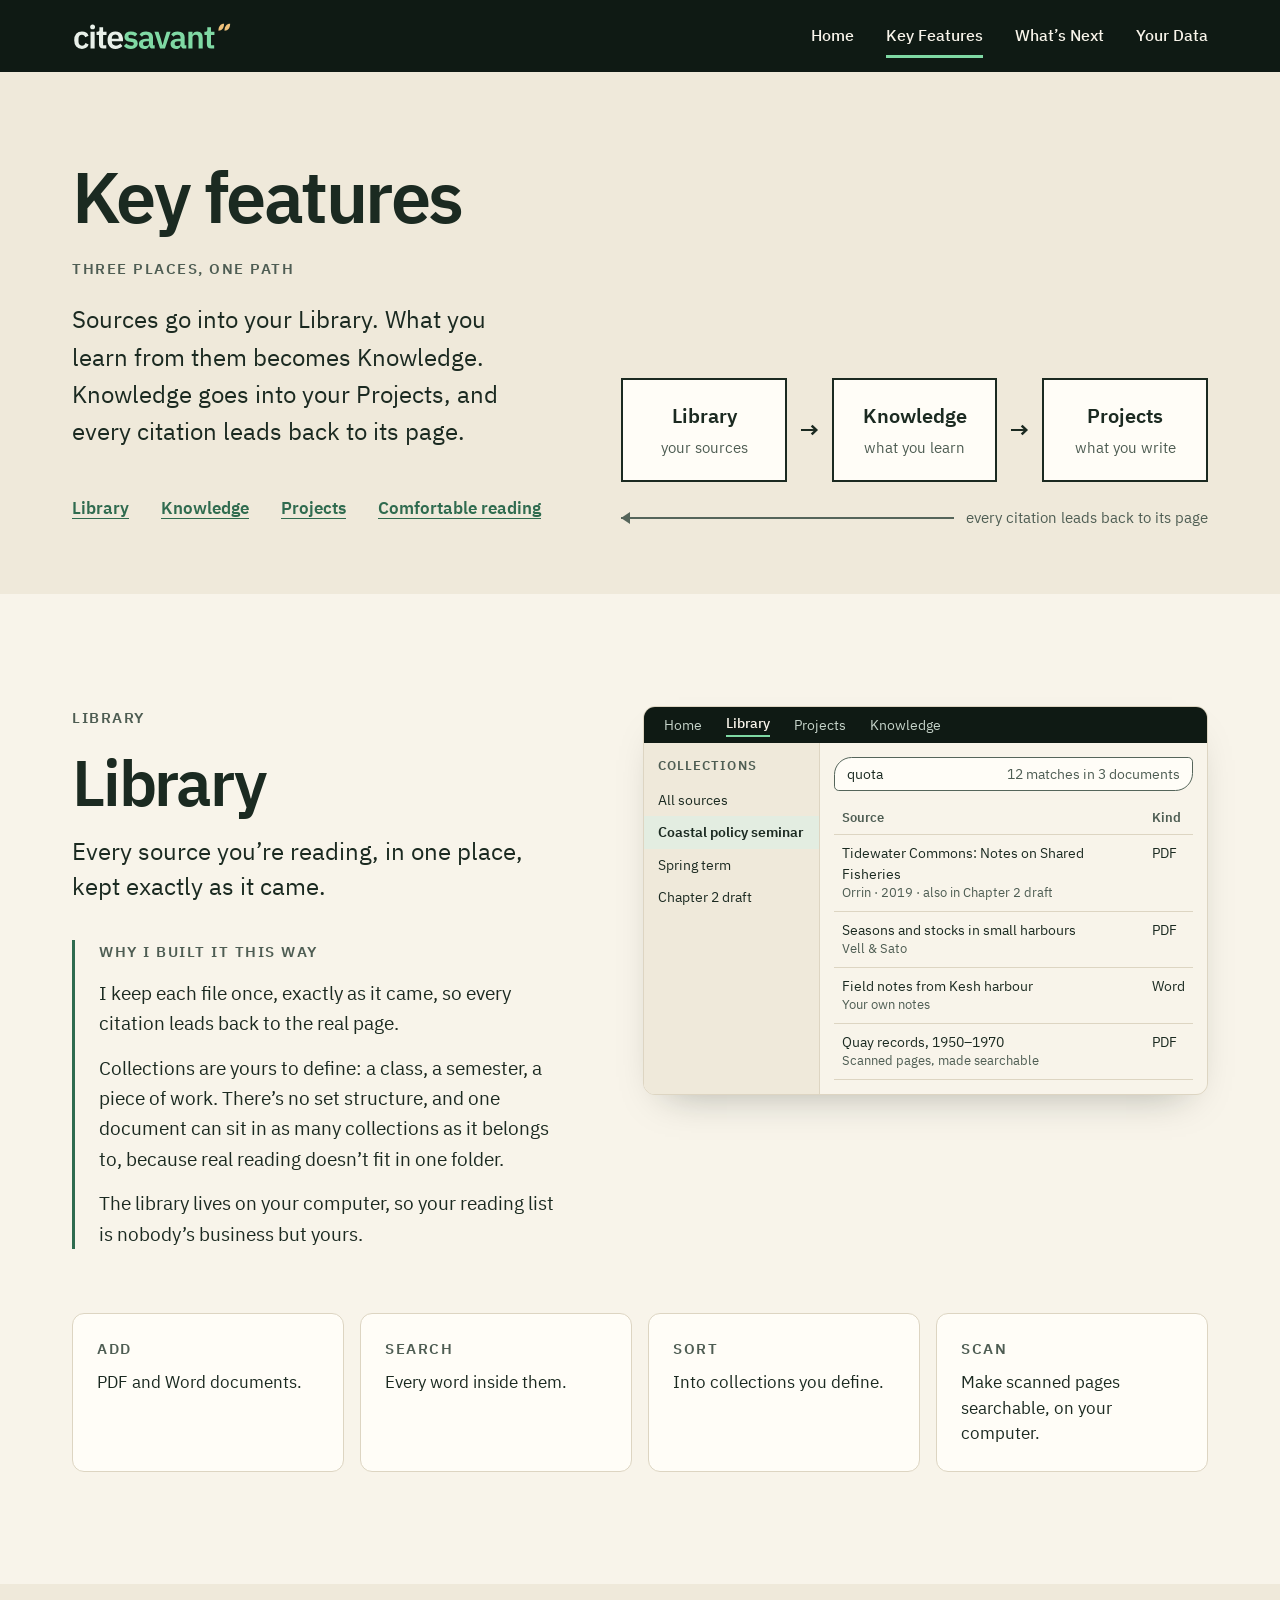
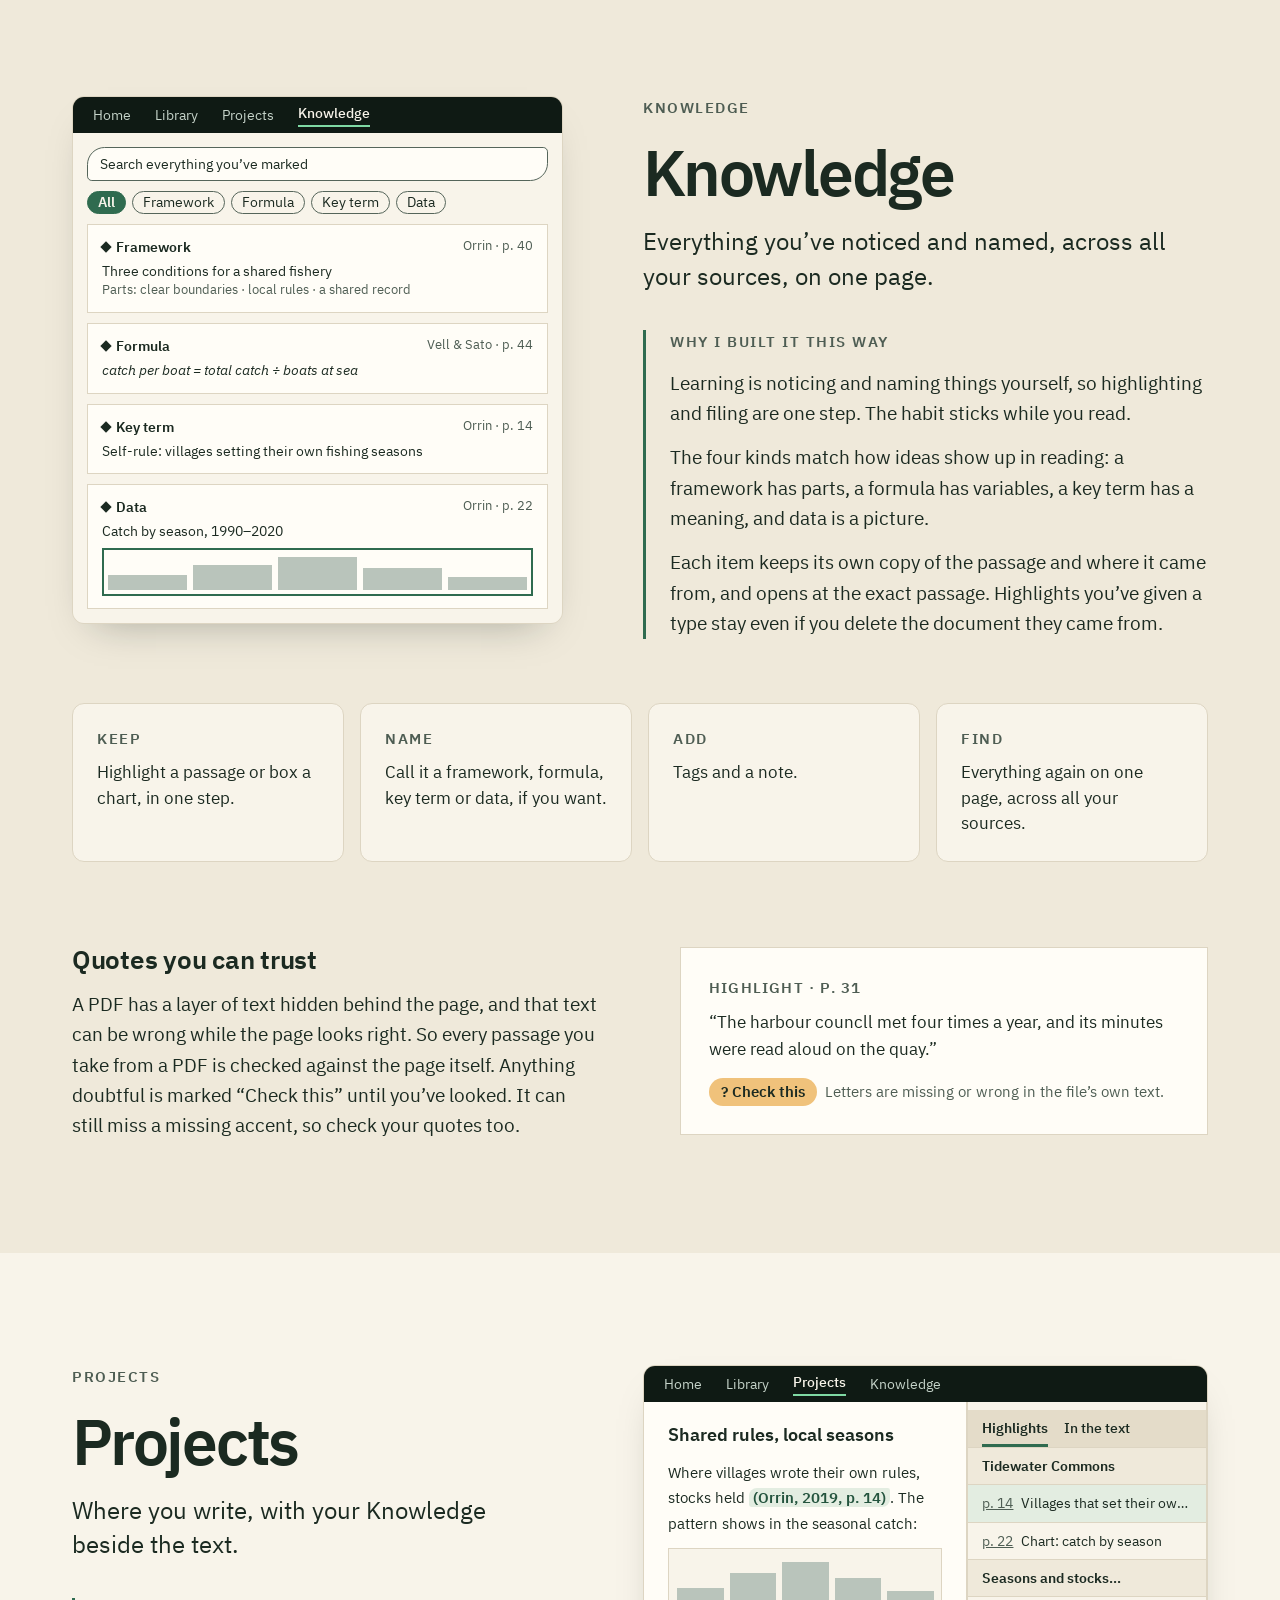
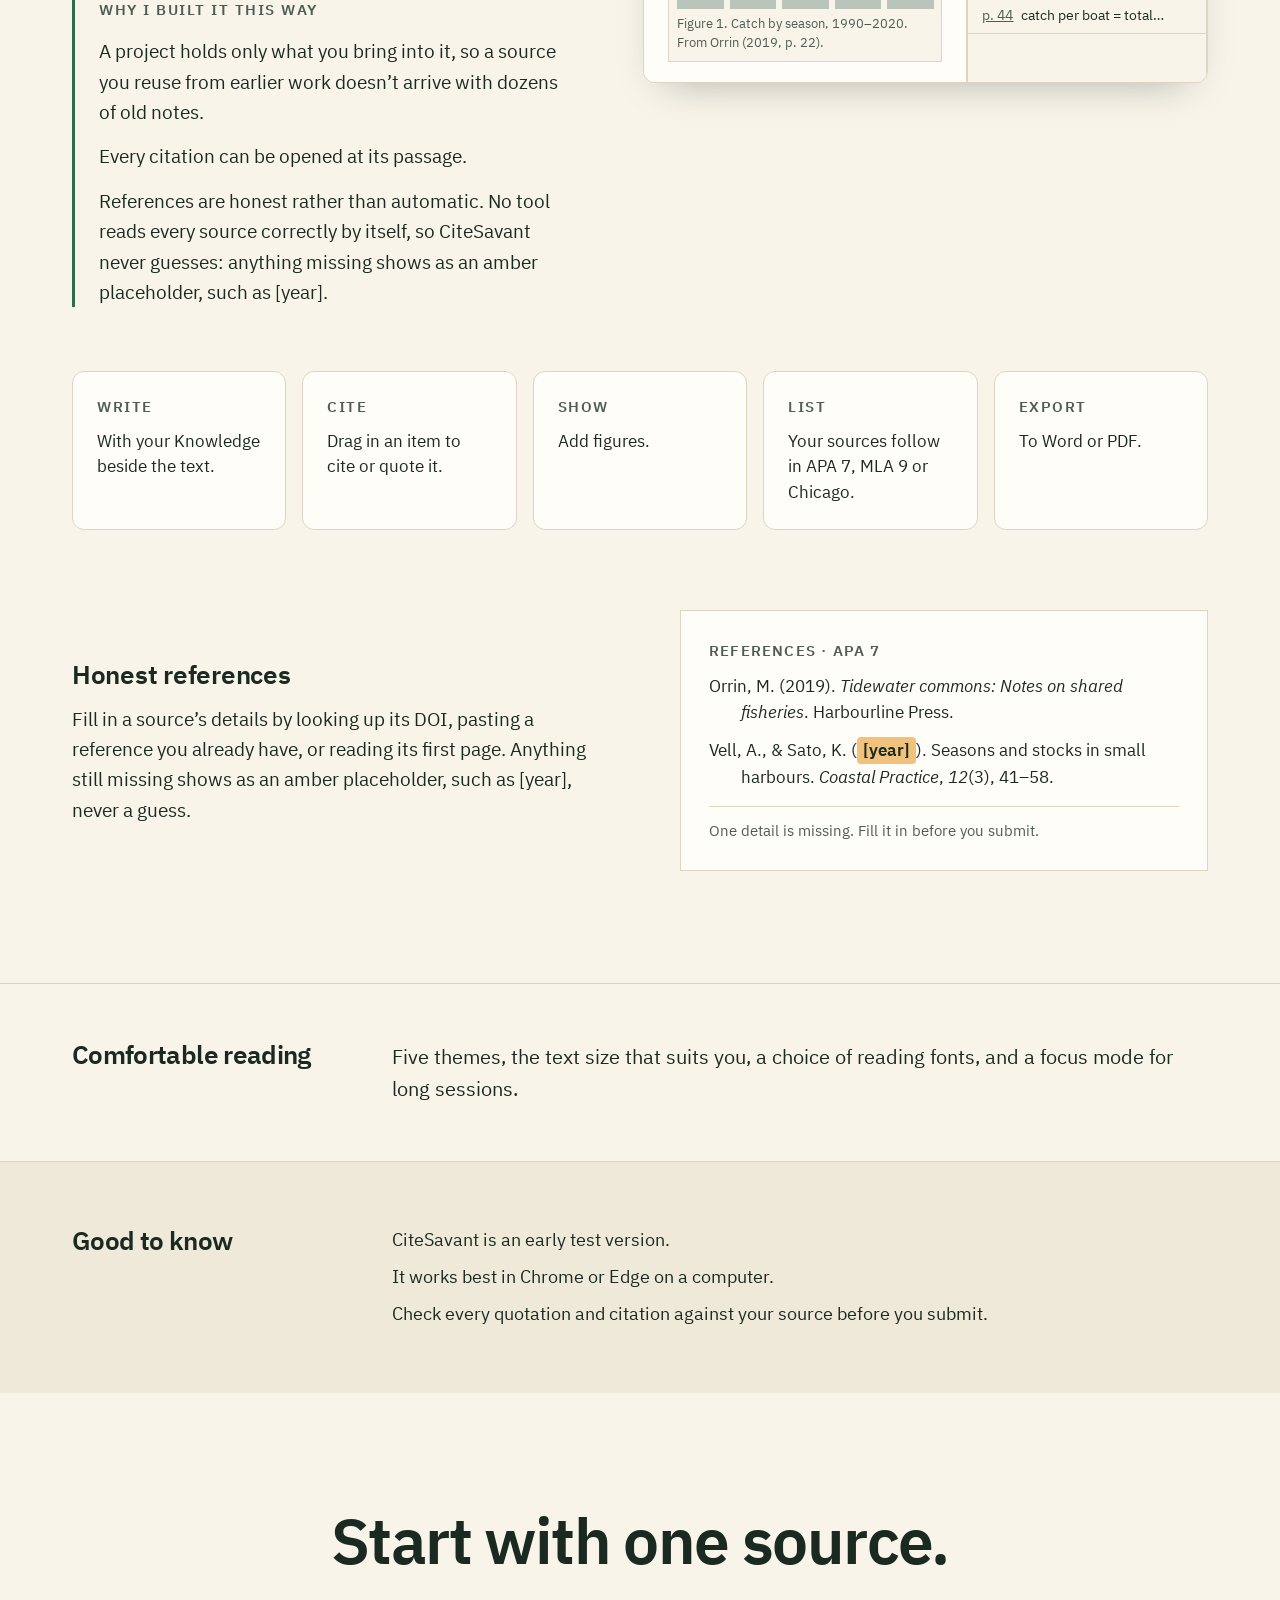
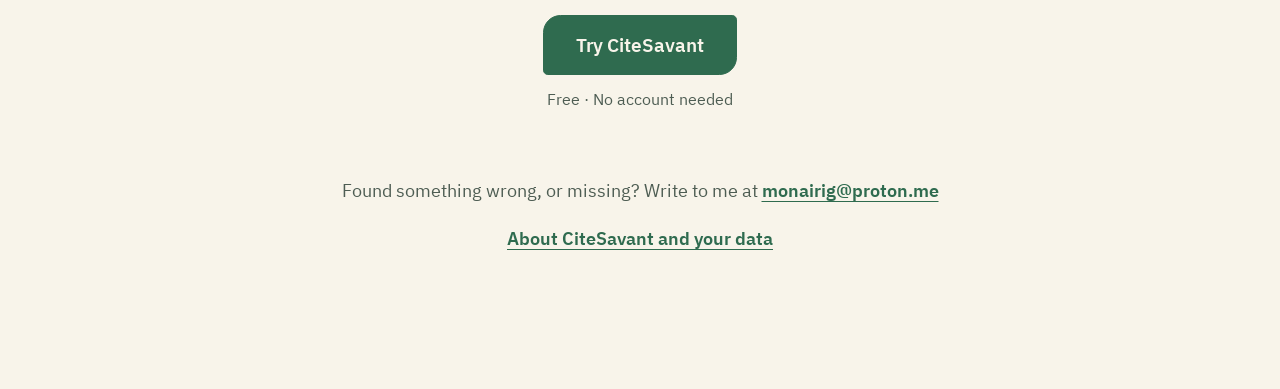
==== public/features.html @ 8fdb47af "Homepage: the approved v3 design, ready for Vercel - The four pages, stylesheet and logo from the ap" ====
<!DOCTYPE html>
<html lang="en">
<head>
<meta charset="utf-8">
<meta name="viewport" content="width=device-width, initial-scale=1">
<title>Key features · CiteSavant</title>
<link rel="stylesheet" href="site.css">
</head>
<body>

<header class="top">
  <div class="wrap">
    <a class="logo" href="index.html" aria-label="CiteSavant home"><img src="citesavant-wordmark-dark.svg" alt="CiteSavant"></a>
    <nav aria-label="Main">
      <a href="index.html">Home</a>
      <a href="features.html" aria-current="page">Key Features</a>
      <a href="whats-next.html">What’s Next</a>
      <a href="your-data.html">Your Data</a>
    </nav>
  </div>
</header>

<main id="top">
<section class="band alt pagehead fitpage" aria-labelledby="h-fit">
  <div class="wrap fit">
    <div>
      <h1 class="pagehead-h1" id="h-fit">Key features</h1>
      <p class="eyebrow after-title">Three places, one path</p>
      <p class="lede">Sources go into your Library. What you learn from them becomes Knowledge. Knowledge goes into your Projects, and every citation leads back to its page.</p>
      <nav class="jump" aria-label="On this page"><a href="#library">Library</a><a href="#knowledge">Knowledge</a><a href="#projects">Projects</a><a href="#reading">Comfortable reading</a></nav>
    </div>
    <div class="flow" role="img" aria-label="Diagram: Library, then Knowledge, then Projects. A line runs back from Projects to Library: every citation leads back to its page.">
      <div class="node" aria-hidden="true"><b>Library</b><span>your sources</span></div>
      <div class="arr" aria-hidden="true">→</div>
      <div class="node" aria-hidden="true"><b>Knowledge</b><span>what you learn</span></div>
      <div class="arr" aria-hidden="true">→</div>
      <div class="node" aria-hidden="true"><b>Projects</b><span>what you write</span></div>
      <div class="back" aria-hidden="true"><div class="ln"></div><span>every citation leads back to its page</span></div>
    </div>
  </div>
</section>

<section class="band" id="library" aria-labelledby="h-lib">
  <div class="wrap">
    <div class="part-head">
      <div>
        <p class="eyebrow">Library</p>
        <h2 class="bigname" id="h-lib">Library</h2>
        <p class="what">Every source you’re reading, in one place, kept exactly as it came.</p>
        <div class="why">
          <p class="k">Why I built it this way</p>
          <p>I keep each file once, exactly as it came, so every citation leads back to the real page.</p>
          <p>Collections are yours to define: a class, a semester, a piece of work. There’s no set structure, and one document can sit in as many collections as it belongs to, because real reading doesn’t fit in one folder.</p>
          <p>The library lives on your computer, so your reading list is nobody’s business but yours.</p>
        </div>
      </div>
      <div class="pic" role="img" aria-label="A drawing of the Library: collections on the left, a search for the word quota with 12 matches in 3 documents, and a list of four documents, one a scanned page made searchable.">
        <div class="shot-bar" aria-hidden="true"><span>Home</span><b>Library</b><span>Projects</span><span>Knowledge</span></div>
        <div class="lib" aria-hidden="true">
          <div class="cols">
            <div class="h">Collections</div>
            <div class="c">All sources</div>
            <div class="c on">Coastal policy seminar</div>
            <div class="c">Spring term</div>
            <div class="c">Chapter 2 draft</div>
          </div>
          <div class="main">
            <div class="fieldbox">quota<span>12 matches in 3 documents</span></div>
            <table>
              <tr><th>Source</th><th>Kind</th></tr>
              <tr><td>Tidewater Commons: Notes on Shared Fisheries<span class="s">Orrin · 2019 · also in Chapter 2 draft</span></td><td>PDF</td></tr>
              <tr><td>Seasons and stocks in small harbours<span class="s">Vell &amp; Sato</span></td><td>PDF</td></tr>
              <tr><td>Field notes from Kesh harbour<span class="s">Your own notes</span></td><td>Word</td></tr>
              <tr><td>Quay records, 1950–1970<span class="s">Scanned pages, made searchable</span></td><td>PDF</td></tr>
            </table>
          </div>
        </div>
      </div>
    </div>
    <ul class="tiles" aria-label="What you can do in the Library">
      <li><span class="k">Add</span>PDF and Word documents.</li>
      <li><span class="k">Search</span>Every word inside them.</li>
      <li><span class="k">Sort</span>Into collections you define.</li>
      <li><span class="k">Scan</span>Make scanned pages searchable, on your computer.</li>
    </ul>
  </div>
</section>

<section class="band alt" id="knowledge" aria-labelledby="h-know">
  <div class="wrap">
    <div class="part-head flip">
      <div>
        <p class="eyebrow">Knowledge</p>
        <h2 class="bigname" id="h-know">Knowledge</h2>
        <p class="what">Everything you’ve noticed and named, across all your sources, on one page.</p>
        <div class="why">
          <p class="k">Why I built it this way</p>
          <p>Learning is noticing and naming things yourself, so highlighting and filing are one step. The habit sticks while you read.</p>
          <p>The four kinds match how ideas show up in reading: a framework has parts, a formula has variables, a key term has a meaning, and data is a picture.</p>
          <p>Each item keeps its own copy of the passage and where it came from, and opens at the exact passage. Highlights you’ve given a type stay even if you delete the document they came from.</p>
        </div>
      </div>
      <div class="pic" role="img" aria-label="A drawing of the Knowledge page: a row of kinds to filter by, and four items from different sources, one of each kind: a framework with three parts, a formula, a key term and a chart kept as data.">
        <div class="shot-bar" aria-hidden="true"><span>Home</span><span>Library</span><span>Projects</span><b>Knowledge</b></div>
        <div class="know" aria-hidden="true">
          <div class="fieldbox">Search everything you’ve marked<span></span></div>
          <div class="chips"><span class="on">All</span><span>Framework</span><span>Formula</span><span>Key term</span><span>Data</span></div>
          <div class="item"><div class="top2"><span class="kind">Framework</span><span class="from">Orrin · p. 40</span></div>Three conditions for a shared fishery<div class="from">Parts: clear boundaries · local rules · a shared record</div></div>
          <div class="item"><div class="top2"><span class="kind">Formula</span><span class="from">Vell &amp; Sato · p. 44</span></div><span class="fx">catch per boat = total catch ÷ boats at sea</span></div>
          <div class="item"><div class="top2"><span class="kind">Key term</span><span class="from">Orrin · p. 14</span></div>Self-rule: villages setting their own fishing seasons</div>
          <div class="item"><div class="top2"><span class="kind">Data</span><span class="from">Orrin · p. 22</span></div>Catch by season, 1990–2020<div class="chart"><i class="h40"></i><i class="h70"></i><i class="h90"></i><i class="h60"></i><i class="h35"></i></div></div>
        </div>
      </div>
    </div>
    <ul class="tiles" aria-label="What you can do in Knowledge">
      <li><span class="k">Keep</span>Highlight a passage or box a chart, in one step.</li>
      <li><span class="k">Name</span>Call it a framework, formula, key term or data, if you want.</li>
      <li><span class="k">Add</span>Tags and a note.</li>
      <li><span class="k">Find</span>Everything again on one page, across all your sources.</li>
    </ul>
    <div class="extra">
      <div><h3>Quotes you can trust</h3><p>A PDF has a layer of text hidden behind the page, and that text can be wrong while the page looks right. So every passage you take from a PDF is checked against the page itself. Anything doubtful is marked “Check this” until you’ve looked. It can still miss a missing accent, so check your quotes too.</p></div>
      <div class="card" role="img" aria-label="Example: a highlight whose hidden text reads 'harbour councll', marked Check this.">
        <div class="lbl" aria-hidden="true">Highlight · p. 31</div>
        <p aria-hidden="true">“The harbour councll met four times a year, and its minutes were read aloud on the quay.”</p>
        <div class="why2" aria-hidden="true"><span class="check">? Check this</span><span>Letters are missing or wrong in the file’s own text.</span></div>
      </div>
    </div>
  </div>
</section>

<section class="band" id="projects" aria-labelledby="h-proj">
  <div class="wrap">
    <div class="part-head">
      <div>
        <p class="eyebrow">Projects</p>
        <h2 class="bigname" id="h-proj">Projects</h2>
        <p class="what">Where you write, with your Knowledge beside the text.</p>
        <div class="why">
          <p class="k">Why I built it this way</p>
          <p>A project holds only what you bring into it, so a source you reuse from earlier work doesn’t arrive with dozens of old notes.</p>
          <p>Every citation can be opened at its passage.</p>
          <p>References are honest rather than automatic. No tool reads every source correctly by itself, so CiteSavant never guesses: anything missing shows as an amber placeholder, such as [year].</p>
        </div>
      </div>
      <div class="pic" role="img" aria-label="A drawing of a project: text with a citation, a figure titled Catch by season, and beside it the highlights brought into this project.">
        <div class="shot-bar" aria-hidden="true"><span>Home</span><span>Library</span><b>Projects</b><span>Knowledge</span></div>
        <div class="proj" aria-hidden="true">
          <div class="write">
            <h4>Shared rules, local seasons</h4>
            <p>Where villages wrote their own rules, stocks held <span class="cite">(Orrin, 2019, p. 14)</span>. The pattern shows in the seasonal catch:</p>
            <div class="fig"><div class="chart"><i class="h40"></i><i class="h70"></i><i class="h90"></i><i class="h60"></i><i class="h35"></i></div><div class="cap">Figure 1. Catch by season, 1990–2020. From Orrin (2019, p. 22).</div></div>
          </div>
          <div class="side mini">
            <div class="tabs"><span class="on">Highlights</span><span>In the text</span></div>
            <div class="srcrow">Tidewater Commons</div>
            <div class="row on"><span class="pl">p. 14</span><span class="tx">Villages that set their own…</span></div>
            <div class="row"><span class="pl">p. 22</span><span class="tx">Chart: catch by season</span></div>
            <div class="srcrow">Seasons and stocks…</div>
            <div class="row"><span class="pl">p. 44</span><span class="tx">catch per boat = total…</span></div>
          </div>
        </div>
      </div>
    </div>
    <ul class="tiles" aria-label="What you can do in Projects">
      <li><span class="k">Write</span>With your Knowledge beside the text.</li>
      <li><span class="k">Cite</span>Drag in an item to cite or quote it.</li>
      <li><span class="k">Show</span>Add figures.</li>
      <li><span class="k">List</span>Your sources follow in APA 7, MLA 9 or Chicago.</li>
      <li><span class="k">Export</span>To Word or PDF.</li>
    </ul>
    <div class="extra">
      <div><h3>Honest references</h3><p>Fill in a source’s details by looking up its DOI, pasting a reference you already have, or reading its first page. Anything still missing shows as an amber placeholder, such as [year], never a guess.</p></div>
      <div class="card" role="img" aria-label="Example: a list of sources in which one year is missing and shown as an amber placeholder.">
        <div class="lbl" aria-hidden="true">References · APA 7</div>
        <p class="ref" aria-hidden="true">Orrin, M. (2019). <i>Tidewater commons: Notes on shared fisheries</i>. Harbourline Press.</p>
        <p class="ref" aria-hidden="true">Vell, A., &amp; Sato, K. (<span class="slot">[year]</span>). Seasons and stocks in small harbours. <i>Coastal Practice</i>, <i>12</i>(3), 41–58.</p>
        <p class="foot" aria-hidden="true">One detail is missing. Fill it in before you submit.</p>
      </div>
    </div>
  </div>
</section>

<section class="strip" id="reading" aria-labelledby="h-read">
  <div class="wrap">
    <h2 id="h-read">Comfortable reading</h2>
    <p>Five themes, the text size that suits you, a choice of reading fonts, and a focus mode for long sessions.</p>
  </div>
</section>

<!-- Shared ending on every page -->
<section class="notes alt band" aria-labelledby="h-notes">
  <div class="wrap">
    <h2 id="h-notes">Good to know</h2>
    <ul>
      <li>CiteSavant is an early test version.</li>
      <li>It works best in Chrome or Edge on a computer.</li>
      <li>Check every quotation and citation against your source before you submit.</li>
    </ul>
  </div>
</section>

<section class="close" aria-labelledby="h-close">
  <div class="wrap">
    <h2 id="h-close">Start with one source.</h2>
    <a class="btn" href="https://app.citesavant.com">Try CiteSavant</a>
    <p class="under-btn">Free · No account needed</p>
    <div class="more">
      <p>Found something wrong, or missing? Write to me at <a href="mailto:monairig@proton.me">monairig@proton.me</a></p>
      <p><a href="https://app.citesavant.com/#/about">About CiteSavant and your data</a></p>
    </div>
  </div>
</section>
</main>
</body>
</html>
---- public/site.css ----
/* IBM Plex Sans, the same files the app ships (SIL Open Font License 1.1, see fonts/LICENSE.txt) */
@font-face{font-family:'IBM Plex Sans';font-style:normal;font-weight:400;font-display:swap;src:url(fonts/IBMPlexSans-Regular.woff2) format('woff2');}
@font-face{font-family:'IBM Plex Sans';font-style:normal;font-weight:500;font-display:swap;src:url(fonts/IBMPlexSans-Medium.woff2) format('woff2');}
@font-face{font-family:'IBM Plex Sans';font-style:normal;font-weight:600;font-display:swap;src:url(fonts/IBMPlexSans-SemiBold.woff2) format('woff2');}
@font-face{font-family:'IBM Plex Sans';font-style:italic;font-weight:400;font-display:swap;src:url(fonts/IBMPlexSans-Italic.woff2) format('woff2');}

:root{
  --bg:#f8f4ea; --surface:#efe9da; --desk:#e6dfcc; --rule:#ddd5c2; --line:#55655a;
  --text:#1b2a21; --muted:#4e5d53; --primary:#2f6b4f; --primary-deep:#24543e; --on-primary:#f8f4ea;
  --field:#fffdf7; --selected:#e3ede1; --chip:#e4dcc9; --highlight:#fce7a0; --check-bg:#f0c27b; --check-text:#1b2a21;
  --bar:#0f1a14; --bar-text:#f8f4ea;
  --doc-paper:#ffffff; --doc-ink:#000000;
  --leaf:1.1rem .3rem 1.1rem .3rem;
  --target:44px; --wrap:76rem; --measure:42rem;
}
*{box-sizing:border-box}
html{font-size:100%;scroll-behavior:smooth}
@media (prefers-reduced-motion: reduce){html{scroll-behavior:auto}}
body{margin:0;background:var(--bg);color:var(--text);font-family:'IBM Plex Sans','Segoe UI',system-ui,sans-serif;font-size:1.1875rem;line-height:1.6;-webkit-font-smoothing:antialiased}
a{color:var(--primary);font-weight:600;text-decoration:underline;text-underline-offset:4px;text-decoration-thickness:1px}
a:hover{text-decoration-thickness:2px;color:var(--primary-deep)}
:focus-visible{outline:3px solid var(--primary);outline-offset:2px}
h1,h2,h3{font-weight:600;margin:0;color:var(--text)}
p{margin:0}
ul{margin:0}
.wrap{max-width:var(--wrap);margin:0 auto;padding:0 2.5rem}

/* Top bar */
.top{background:var(--bar)}
.top .wrap{display:flex;align-items:center;justify-content:space-between;min-height:4.5rem;gap:1.5rem}
.logo{display:inline-flex;padding:1.125rem 0}               /* clear space = height of the "c" (about 18px at this size) */
.logo img{height:1.75rem;width:auto;min-width:96px;display:block}
.top nav{display:flex;gap:2rem}
.top nav a{color:var(--bar-text);font-weight:500;font-size:1rem;text-decoration:none;min-height:var(--target);display:inline-flex;align-items:center}
.top nav a:hover{text-decoration:underline;color:var(--bar-text)}
.top :focus-visible{outline-color:#7fd9a4}

/* Buttons */
.btn{display:inline-flex;align-items:center;justify-content:center;min-height:56px;padding:.875rem 2rem;border-radius:var(--leaf);background:var(--primary);color:var(--on-primary);font-size:1.1875rem;font-weight:600;text-decoration:none;border:1px solid var(--primary)}
.btn:hover{background:var(--primary-deep);color:var(--on-primary);text-decoration:none}
.under-btn{margin-top:.75rem;font-size:1rem;color:var(--muted)}

/* Bands: colour and space separate sections, not lines */
.band{padding:7rem 0}
.band.alt{background:var(--surface)}
.eyebrow{font-size:.9375rem;font-weight:600;letter-spacing:.1em;text-transform:uppercase;color:var(--muted);margin-bottom:1.25rem}
h2{font-size:3rem;line-height:1.1;letter-spacing:-.025em;margin-bottom:1.5rem}
h3{font-size:1.25rem;line-height:1.35;margin-bottom:.375rem}
.lede{font-size:1.375rem;line-height:1.55;max-width:var(--measure)}
.muted{color:var(--muted)}

/* Opening */
.hero{padding:6.5rem 0 0;text-align:center}
.hero h1{font-size:5rem;line-height:1.02;letter-spacing:-.035em;margin:0 auto 1.75rem}
.hero .sub{font-size:1.5rem;line-height:1.5;color:var(--muted);max-width:40rem;margin:0 auto 2.5rem}
.hero .acts{display:flex;flex-direction:column;align-items:center}
.hero .see{margin-top:1.5rem;font-size:1.0625rem}
.hero .stage{margin-top:4.5rem;position:relative}
.hero .stage::after{content:"";position:absolute;left:0;right:0;bottom:0;height:7rem;background:var(--surface);z-index:0}
.hero .stage .wrap{position:relative;z-index:1}

/* The drawing of the app (fictional content) */
.shot{background:var(--desk);border:1px solid var(--rule);border-radius:.75rem;overflow:hidden;box-shadow:0 24px 60px -24px rgba(15,26,20,.35),0 2px 6px rgba(15,26,20,.12);text-align:left}
.shot-bar{height:2.5rem;background:var(--bar);display:flex;align-items:center;gap:1.5rem;padding:0 1.25rem;color:#c5d3c9;font-size:.875rem}
.shot-bar b{color:var(--bar-text);font-weight:500;border-bottom:2px solid #7fd9a4;padding-bottom:.125rem}
.shot-body{display:grid;grid-template-columns:1.05fr .95fr 1.1fr;font-size:.875rem;line-height:1.5}
.page{background:var(--doc-paper);color:var(--doc-ink);margin:1.25rem 0 1.25rem 1.25rem;padding:1.5rem;box-shadow:0 1px 4px rgba(0,0,0,.18)}
.page .pg{color:#555;font-size:.8125rem;margin-bottom:.5rem}
.page .t{font-weight:600;font-size:1rem;line-height:1.3;margin-bottom:.75rem}
.bars i{display:block;height:.375rem;background:#e4e4e4;margin:.45rem 0}
.page p{margin:.75rem 0}
.hl{background-image:linear-gradient(var(--highlight),var(--highlight));background-repeat:no-repeat;background-size:100% 100%;text-decoration:underline;text-decoration-thickness:2px;text-underline-offset:3px;text-decoration-color:rgba(120,80,0,.9)}
.side{background:var(--bg);border-left:1px solid var(--rule);border-right:1px solid var(--rule)}
.tabs{display:flex;gap:1rem;padding:.5rem .875rem 0;background:var(--chip);border-bottom:1px solid var(--rule)}
.tabs span{padding-bottom:.375rem;font-weight:500}
.tabs .on{font-weight:600;border-bottom:3px solid var(--primary)}
.srcrow{padding:.5rem .875rem;background:var(--surface);border-bottom:1px solid var(--rule);font-weight:600}
.row{display:flex;gap:.5rem;align-items:baseline;padding:.5rem .875rem;border-bottom:1px solid var(--rule)}
.row.on{background:var(--selected)}
.pl{color:var(--muted);text-decoration:underline;flex:none}
.tx{flex:1;min-width:0;overflow:hidden;text-overflow:ellipsis;white-space:nowrap}
.det{background:var(--selected);border-bottom:1px solid var(--rule);padding:.25rem .875rem .875rem;display:grid;gap:.5rem}
.det .k{font-size:.8125rem;font-weight:600;color:var(--muted)}
.kind{display:inline-flex;align-items:center;gap:.375rem;font-weight:600;color:var(--text)}
.kind::before{content:"";width:.5rem;height:.5rem;background:var(--text);transform:rotate(45deg)}
.tag{display:inline-block;flex:none;padding:0 .375rem;border:1px solid var(--line);border-radius:.25rem;background:var(--chip);color:var(--muted);font-size:.8125rem;line-height:1.5}
.tagrow{display:flex;gap:.375rem;flex-wrap:wrap;align-items:center}
.check{display:inline-flex;align-items:center;gap:.25rem;flex:none;padding:0 .5rem;border-radius:999px;background:var(--check-bg);color:var(--check-text);font-weight:600;font-size:.8125rem;line-height:1.6}
.write{background:var(--field);padding:1.25rem 1.5rem;display:flex;flex-direction:column;gap:.75rem}
.write .pt{font-size:.8125rem;font-weight:600;letter-spacing:.08em;text-transform:uppercase;color:var(--muted)}
.write h4{margin:0;font-size:1.125rem;font-weight:600}
.write p{font-size:.9375rem;line-height:1.7}
.cite{display:inline;color:var(--primary-deep);font-weight:600;background:var(--selected);border-radius:.5rem .15rem .5rem .15rem;padding:0 .25rem;white-space:nowrap}
.write .refs{margin-top:auto;border-top:1px solid var(--rule);padding-top:.75rem;font-size:.8125rem;color:var(--muted)}
.write .refs b{display:block;font-weight:600;color:var(--text);margin-bottom:.25rem}

/* Opening animation: the passage is highlighted, then the citation lands in the project. CSS only; plays once. */
@media (prefers-reduced-motion: no-preference){
  .hl{animation:sweep 1s cubic-bezier(.4,0,.2,1) .6s both}
  .grow{animation:rise .5s ease-out 1.7s both}
  .cite{animation:land .6s cubic-bezier(.3,1.4,.6,1) 2.4s both}
  .refs .new{animation:rise .5s ease-out 2.9s both}
}
@keyframes sweep{from{background-size:0% 100%;text-decoration-color:transparent}to{background-size:100% 100%}}
@keyframes rise{from{opacity:0;transform:translateY(6px)}to{opacity:1;transform:none}}
@keyframes land{from{opacity:0;transform:translateY(-10px) scale(.9)}to{opacity:1;transform:none}}

/* Facts strip */
.facts{background:var(--surface);padding:4.5rem 0 1rem}
.facts ul{list-style:none;padding:0;display:grid;grid-template-columns:repeat(4,1fr);gap:2rem}
.facts b{display:block;font-size:3.5rem;font-weight:600;line-height:1;letter-spacing:-.03em;margin-bottom:.5rem}
.facts span{color:var(--muted);font-size:1.0625rem}

/* Story as a pull-quote */
.story .wrap{max-width:58rem}
.story blockquote{margin:0}
.story .big{font-size:2.25rem;line-height:1.3;letter-spacing:-.015em;font-weight:500}
.story .big em{font-style:italic}
.story .rest{margin-top:2rem;font-size:1.3125rem;max-width:var(--measure);color:var(--text)}
.story .sign{margin-top:2rem;color:var(--muted)}
.story .sign::before{content:"";display:inline-block;width:2.5rem;height:2px;background:var(--text);vertical-align:middle;margin-right:1rem}

/* How it works */
.steps{display:grid;grid-template-columns:repeat(3,minmax(0,1fr));gap:3rem;margin:3.5rem 0 0;padding:0;list-style:none;counter-reset:s}
.steps li{counter-increment:s}
.steps li::before{content:counter(s);display:block;font-size:5rem;font-weight:600;line-height:1;letter-spacing:-.04em;margin-bottom:1.25rem;color:var(--text)}
.steps p{color:var(--muted)}

/* How it fits together */
.fit{display:grid;grid-template-columns:minmax(0,1fr) minmax(0,1.25fr);gap:5rem;align-items:center}
.flow{display:grid;grid-template-columns:1fr auto 1fr auto 1fr;align-items:center;gap:.75rem;text-align:center}
.flow .node{background:var(--field);border:2px solid var(--text);padding:1.25rem .75rem}
.flow .node b{display:block;font-size:1.25rem;font-weight:600}
.flow .node span{display:block;font-size:.9375rem;color:var(--muted);margin-top:.25rem}
.flow .arr{font-size:1.5rem;font-weight:600}
.back{grid-column:1/-1;display:flex;align-items:center;gap:.75rem;margin-top:.75rem;font-size:.9375rem;color:var(--muted)}
.back .ln{flex:1;height:2px;background:var(--line);position:relative}
.back .ln::before{content:"";position:absolute;left:0;top:-5px;border:6px solid transparent;border-right:9px solid var(--line);border-left:0}

/* Part sections: Library, Knowledge, Projects */
.part-head{display:grid;grid-template-columns:minmax(0,1fr) minmax(0,1.15fr);gap:5rem;align-items:start}
.part-head.flip > :first-child{order:2}
.part-head .bigname{font-size:4rem;line-height:1;letter-spacing:-.035em;margin-bottom:1.25rem}
.part-head .what{font-size:1.5rem;line-height:1.45;margin-bottom:2.25rem}
.why{border-left:3px solid var(--primary);padding-left:1.5rem}
.why .k{font-size:.9375rem;font-weight:600;letter-spacing:.1em;text-transform:uppercase;color:var(--muted);margin-bottom:.625rem}
.why p + p{margin-top:.875rem}
.tiles{list-style:none;padding:0;margin:4rem 0 0;display:grid;grid-template-columns:repeat(auto-fit,minmax(13rem,1fr));gap:1rem}
.tiles li{background:var(--field);border:1px solid var(--rule);border-radius:.75rem;padding:1.5rem;font-size:1.0625rem;line-height:1.5}
.tiles .k{display:block;font-size:.9375rem;font-weight:600;letter-spacing:.1em;text-transform:uppercase;color:var(--muted);margin-bottom:.625rem}
.band.alt .tiles li{background:var(--bg)}
.extra{display:grid;grid-template-columns:minmax(0,1fr) minmax(0,1fr);gap:5rem;align-items:center;margin-top:5rem}
.extra h3{font-size:1.625rem;letter-spacing:-.01em;margin-bottom:.75rem}

/* Small app pictures */
.pic{background:var(--desk);border:1px solid var(--rule);border-radius:.75rem;overflow:hidden;box-shadow:0 18px 40px -22px rgba(15,26,20,.35);font-size:.875rem;line-height:1.45}
.pic .shot-bar{height:2.25rem}
.lib{display:grid;grid-template-columns:11rem 1fr;background:var(--bg)}
.lib .cols{background:var(--surface);border-right:1px solid var(--rule);padding:.875rem 0}
.lib .cols .h{font-size:.8125rem;font-weight:600;letter-spacing:.08em;text-transform:uppercase;color:var(--muted);padding:0 .875rem .5rem}
.lib .cols div.c{padding:.375rem .875rem}
.lib .cols div.c.on{background:var(--selected);font-weight:600}
.lib .main{padding:.875rem}
.fieldbox{background:var(--field);border:1px solid var(--line);border-radius:var(--leaf);padding:.375rem .75rem;display:flex;justify-content:space-between;gap:.5rem}
.fieldbox span{color:var(--muted)}
.lib table{width:100%;border-collapse:collapse;margin-top:.75rem}
.lib th{text-align:left;font-size:.8125rem;font-weight:600;color:var(--muted);padding:.375rem .5rem;border-bottom:1px solid var(--rule)}
.lib td{padding:.5rem;border-bottom:1px solid var(--rule);vertical-align:top}
.lib td .s{display:block;font-size:.8125rem;color:var(--muted)}
.know{background:var(--bg);padding:.875rem;display:grid;gap:.625rem}
.chips{display:flex;gap:.375rem;flex-wrap:wrap}
.chips span{border:1px solid var(--line);border-radius:999px;padding:0 .625rem;background:var(--bg)}
.chips span.on{background:var(--primary);border-color:var(--primary);color:var(--on-primary);font-weight:600}
.item{background:var(--field);border:1px solid var(--rule);padding:.75rem .875rem}
.item .top2{display:flex;justify-content:space-between;gap:.5rem;margin-bottom:.25rem}
.item .from{color:var(--muted);font-size:.8125rem}
.item .parts{display:flex;gap:.375rem;flex-wrap:wrap;margin-top:.375rem}
.item .fx{font-style:italic}
.item .chart{display:flex;align-items:flex-end;gap:.375rem;height:3rem;margin-top:.375rem;padding:.25rem;border:2px solid var(--primary)}
.item .chart i{flex:1;background:#b9c4bb}
.proj{display:grid;grid-template-columns:1.35fr 1fr;background:var(--bg)}
.proj .write{border-right:1px solid var(--rule)}
.proj .fig{border:1px solid var(--rule);padding:.5rem;background:var(--bg)}
.proj .fig .chart{display:flex;align-items:flex-end;gap:.375rem;height:3.25rem}
.proj .fig .chart i{flex:1;background:#b9c4bb}
.proj .fig .cap{font-size:.8125rem;color:var(--muted);margin-top:.375rem}
.proj .mini{padding:.5rem 0}
.proj .mini .row{cursor:default}

/* Example cards */
.card{background:var(--field);border:1px solid var(--rule);padding:1.75rem;font-size:1.0625rem;line-height:1.55}
.card .lbl{font-size:.9375rem;font-weight:600;letter-spacing:.08em;text-transform:uppercase;color:var(--muted);margin-bottom:.625rem}
.card .why2{margin-top:1rem;display:flex;flex-wrap:wrap;gap:.5rem;align-items:center;color:var(--muted);font-size:.9375rem}
.card .check{font-size:.9375rem;padding:.125rem .75rem}
.card .ref{padding-left:2rem;text-indent:-2rem}
.card .ref + .ref{margin-top:.75rem}
.slot{display:inline-block;padding:0 .375rem;border-radius:.25rem;background:var(--check-bg);color:var(--check-text);font-weight:600;text-indent:0}
.card .foot{margin-top:1rem;padding-top:.75rem;border-top:1px solid var(--rule);color:var(--muted);font-size:.9375rem}

/* Comfortable reading strip */
.strip{padding:3.5rem 0;background:var(--bg);border-top:1px solid var(--rule);border-bottom:1px solid var(--rule)}
.strip .wrap{display:grid;grid-template-columns:18rem minmax(0,1fr);gap:2rem;align-items:baseline}
.strip h2{font-size:1.625rem;margin:0}
.strip p{font-size:1.25rem}

/* What's next */
.next-intro{font-size:1.3125rem;max-width:var(--measure)}
.next{display:grid;grid-template-columns:repeat(2,minmax(0,1fr));gap:1rem;margin-top:3.5rem}
.next .t{background:var(--bg);border:1px solid var(--rule);border-radius:.75rem;padding:1.75rem}
.next .t p{color:var(--text)}
.next .ai{grid-column:1/-1;display:grid;grid-template-columns:minmax(0,1fr) minmax(0,1.1fr);gap:3rem;padding:2.25rem;background:var(--field);border:2px solid var(--text);border-radius:.75rem}
.next .ai h3{font-size:1.625rem;letter-spacing:-.01em;margin-bottom:.75rem}
.next .ai h4{margin:0 0 .75rem;font-size:1rem;font-weight:600;letter-spacing:.1em;text-transform:uppercase;color:var(--muted)}
.next .ai ul{padding:0;list-style:none;display:grid;gap:.75rem}
.next .ai li{padding-left:1.75rem;position:relative;font-size:1.0625rem;line-height:1.5}
.next .ai li::before{content:"";position:absolute;left:.25rem;top:.55em;width:.5rem;height:.5rem;background:var(--primary)}
.rules-line{margin-top:2.5rem;font-size:1.375rem;font-weight:500;max-width:var(--measure)}

/* Your data stays yours */
.data .state{font-size:4.25rem;line-height:1.02;letter-spacing:-.035em;max-width:16ch;margin-bottom:3.5rem}
.data .cols2{display:grid;grid-template-columns:minmax(0,1fr) minmax(0,1.05fr);gap:5rem;align-items:start}
.data .cols2 p + p{margin-top:1.25rem}
.map{border:1px solid var(--line);background:var(--bg);padding:2rem;font-size:1.0625rem}
.map .box{border:2px solid var(--text);padding:1.5rem;background:var(--field)}
.map .box > .lbl{font-weight:600;font-size:1.25rem;margin-bottom:1rem}
.map .inner{border:1px solid var(--line);padding:1rem 1.25rem;background:var(--bg)}
.map .inner + .inner{margin-top:.75rem}
.map .inner b{font-weight:600}
.map .inner p{color:var(--muted);font-size:1rem;margin-top:.25rem}
.map .out{display:flex;align-items:flex-start;gap:.75rem;margin-top:1.25rem;padding-left:1.5rem}
.map .arrow{flex:none;font-weight:600}
.map .cross{display:inline-block;border:1px solid var(--line);padding:.5rem .875rem;background:var(--field)}
.map .when{margin-top:.375rem;color:var(--muted);font-size:1rem}
.map .none{margin-top:1.25rem;font-weight:600}

/* Good to know */
.notes{padding:4rem 0}
.notes .wrap{display:grid;grid-template-columns:18rem minmax(0,1fr);gap:2rem}
.notes h2{font-size:1.625rem;margin:0}
.notes ul{padding:0;list-style:none;display:grid;gap:.5rem;font-size:1.125rem}

/* Closing */
.close{padding:7rem 0 8rem;text-align:center}
.close h2{font-size:4rem;margin-bottom:2.5rem}
.close .more a{display:inline-flex;align-items:center;min-height:var(--target)}
.close .more{margin-top:3.5rem;display:grid;gap:.25rem;justify-items:center;color:var(--muted);font-size:1.125rem}

/* Narrow */
@media (max-width: 800px){
  .wrap{padding:0 1.25rem}
  .top .wrap{min-height:4rem}
  .logo{padding:1rem 0}
  .logo img{height:1.5rem}
  .band{padding:4.5rem 0}
  h2{font-size:2.25rem}
  .hero{padding:3.5rem 0 0}
  .hero h1{font-size:3.25rem}
  .hero .sub{font-size:1.25rem;margin-bottom:2rem}
  .hero .acts{align-items:stretch}
  .btn{width:100%}
  .under-btn{text-align:center}
  .hero .stage{margin-top:3rem}
  .shot-body{grid-template-columns:1fr}
  .page{margin:1rem 1rem 0}
  .side{border:none;border-top:1px solid var(--rule);border-bottom:1px solid var(--rule);margin-top:1rem}
  .facts{padding:3.5rem 0 .5rem}
  .facts ul{grid-template-columns:repeat(2,1fr);gap:2rem 1.25rem}
  .facts b{font-size:2.75rem}
  .story .big{font-size:1.625rem}
  .story .rest{font-size:1.1875rem}
  .steps{grid-template-columns:1fr;gap:2.5rem;margin-top:2.5rem}
  .steps li::before{font-size:3.5rem;margin-bottom:.75rem}
  .fit{grid-template-columns:1fr;gap:2.5rem}
  .flow{grid-template-columns:1fr;gap:.5rem}
  .flow .arr{transform:rotate(90deg)}
  .part-head,.extra,.data .cols2{grid-template-columns:1fr;gap:2.5rem}
  .part-head.flip > :first-child{order:0}
  .part-head .bigname{font-size:3rem}
  .part-head .what{font-size:1.25rem;margin-bottom:1.75rem}
  .tiles{margin-top:2.5rem;grid-template-columns:1fr}
  .extra{margin-top:3.5rem}
  .lib{grid-template-columns:1fr}
  .lib .cols{border-right:none;border-bottom:1px solid var(--rule);display:flex;flex-wrap:wrap;gap:.25rem;padding:.625rem}
  .lib .cols .h{width:100%;padding:0 .25rem .25rem}
  .lib .cols div.c{padding:.25rem .5rem}
  .proj{grid-template-columns:1fr}
  .proj .write{border-right:none;border-bottom:1px solid var(--rule)}
  .strip .wrap,.notes .wrap{grid-template-columns:1fr;gap:.75rem}
  .next{grid-template-columns:1fr;margin-top:2.5rem}
  .next .ai{grid-template-columns:1fr;gap:1.75rem;padding:1.5rem}
  .data .state{font-size:2.75rem;margin-bottom:2.5rem}
  .map{padding:1.25rem}
  .close{padding:4.5rem 0 5.5rem}
  .close h2{font-size:2.5rem}
}

/* ---- v3: separate pages ---- */
.top nav a[aria-current="page"]{text-decoration:none;box-shadow:inset 0 -3px 0 #7fd9a4}
@media (max-width: 800px){
  .top .wrap{flex-wrap:wrap;gap:0;min-height:0}
  .top nav{width:100%;gap:1.25rem;flex-wrap:wrap;border-top:1px solid rgba(248,244,234,.15)}
  .top nav a{font-size:.9375rem}
}
/* Page header on inner pages */
.pagehead{padding:5.5rem 0 4rem}
.pagehead h1{font-size:4.5rem;line-height:1.02;letter-spacing:-.035em;margin-bottom:1.5rem}
.pagehead .lede{font-size:1.5rem}
.jump{display:flex;flex-wrap:wrap;gap:.5rem 2rem;margin-top:2.25rem;font-size:1.0625rem}
.jump a{min-height:var(--target);display:inline-flex;align-items:center}
/* Key features tiles on Home: each opens in place (no script) */
.kf{display:grid;grid-template-columns:minmax(0,1fr) auto minmax(0,1fr) auto minmax(0,1fr);gap:1rem;align-items:start;margin-top:3.5rem}
.kf .arr{font-size:1.75rem;font-weight:600;padding-top:3.25rem;pointer-events:none}
.kf details{background:var(--field);border:1px solid var(--line);border-radius:1.75rem .5rem 1.75rem .5rem}
.kf details[open]{border:2px solid var(--primary);background:var(--selected)}
.kf summary{list-style:none;cursor:pointer;padding:2rem 2rem 1.75rem;border-radius:inherit;min-height:var(--target)}
.kf summary::-webkit-details-marker{display:none}
.kf summary:hover .nm{text-decoration:underline;text-decoration-thickness:2px;text-underline-offset:6px}
.kf .nm{display:block;font-size:2.25rem;font-weight:600;letter-spacing:-.025em;line-height:1.1;margin-bottom:.75rem}
.kf .one{display:block;font-size:1.125rem;line-height:1.5;color:var(--text)}
.kf .tog{display:inline-flex;align-items:center;gap:.5rem;margin-top:1.25rem;font-size:1rem;font-weight:600;color:var(--primary-deep)}
.kf .tog::before{content:"+";display:inline-grid;place-items:center;width:1.5rem;height:1.5rem;border:1.5px solid currentColor;border-radius:.6rem .15rem .6rem .15rem;font-size:1.125rem;line-height:1}
.kf details[open] .tog::before{content:"–"}
.kf .tog .c{display:none}
.kf details[open] .tog .o{display:none}
.kf details[open] .tog .c{display:inline}
.kf .ov{padding:0 2rem 2rem;font-size:1.0625rem;line-height:1.6}
.kf .ov p + p{margin-top:.75rem}
.btn2{display:inline-flex;align-items:center;justify-content:center;min-height:var(--target);margin-top:1.5rem;padding:.625rem 1.5rem;border-radius:var(--leaf);background:var(--bg);color:var(--primary-deep);border:1.5px solid var(--primary);font-weight:600;font-size:1.0625rem;text-decoration:none}
.btn2:hover{background:var(--primary);color:var(--on-primary);text-decoration:none}
.kf-all{margin-top:2.5rem;font-size:1.125rem}
.kf-all a{min-height:var(--target);display:inline-flex;align-items:center}
@media (max-width: 800px){
  .pagehead{padding:3.5rem 0 2.5rem}
  .pagehead h1{font-size:3rem}
  .pagehead .lede{font-size:1.25rem}
  .kf{grid-template-columns:1fr;gap:.5rem;margin-top:2.5rem}
  .kf .arr{padding:0;text-align:center;line-height:1}
  .kf .arr span{display:inline-block;transform:rotate(90deg)}
  .kf summary{padding:1.5rem 1.5rem 1.25rem}
  .kf .nm{font-size:1.875rem}
  .kf .ov{padding:0 1.5rem 1.5rem}
  .btn2{width:100%}
}

.pagehead-h1{font-size:4.5rem;line-height:1.02;letter-spacing:-.035em;margin-bottom:1.25rem}
.fitpage .fit{align-items:end}
.data h1.state{font-size:4.5rem;line-height:1.02;letter-spacing:-.035em;max-width:16ch;margin-bottom:3.5rem}
@media (max-width: 800px){ .pagehead-h1,.data h1.state{font-size:3rem} }

/* Sizes for the drawings, as classes (the security policy allows no inline styles) */
.bars i.w55{width:55%}
.bars i.w70{width:70%}
.bars i.w80{width:80%}
.chart i.h35{height:35%}
.chart i.h40{height:40%}
.chart i.h60{height:60%}
.chart i.h70{height:70%}
.chart i.h90{height:90%}
.eyebrow.after-title{margin-top:.5rem}
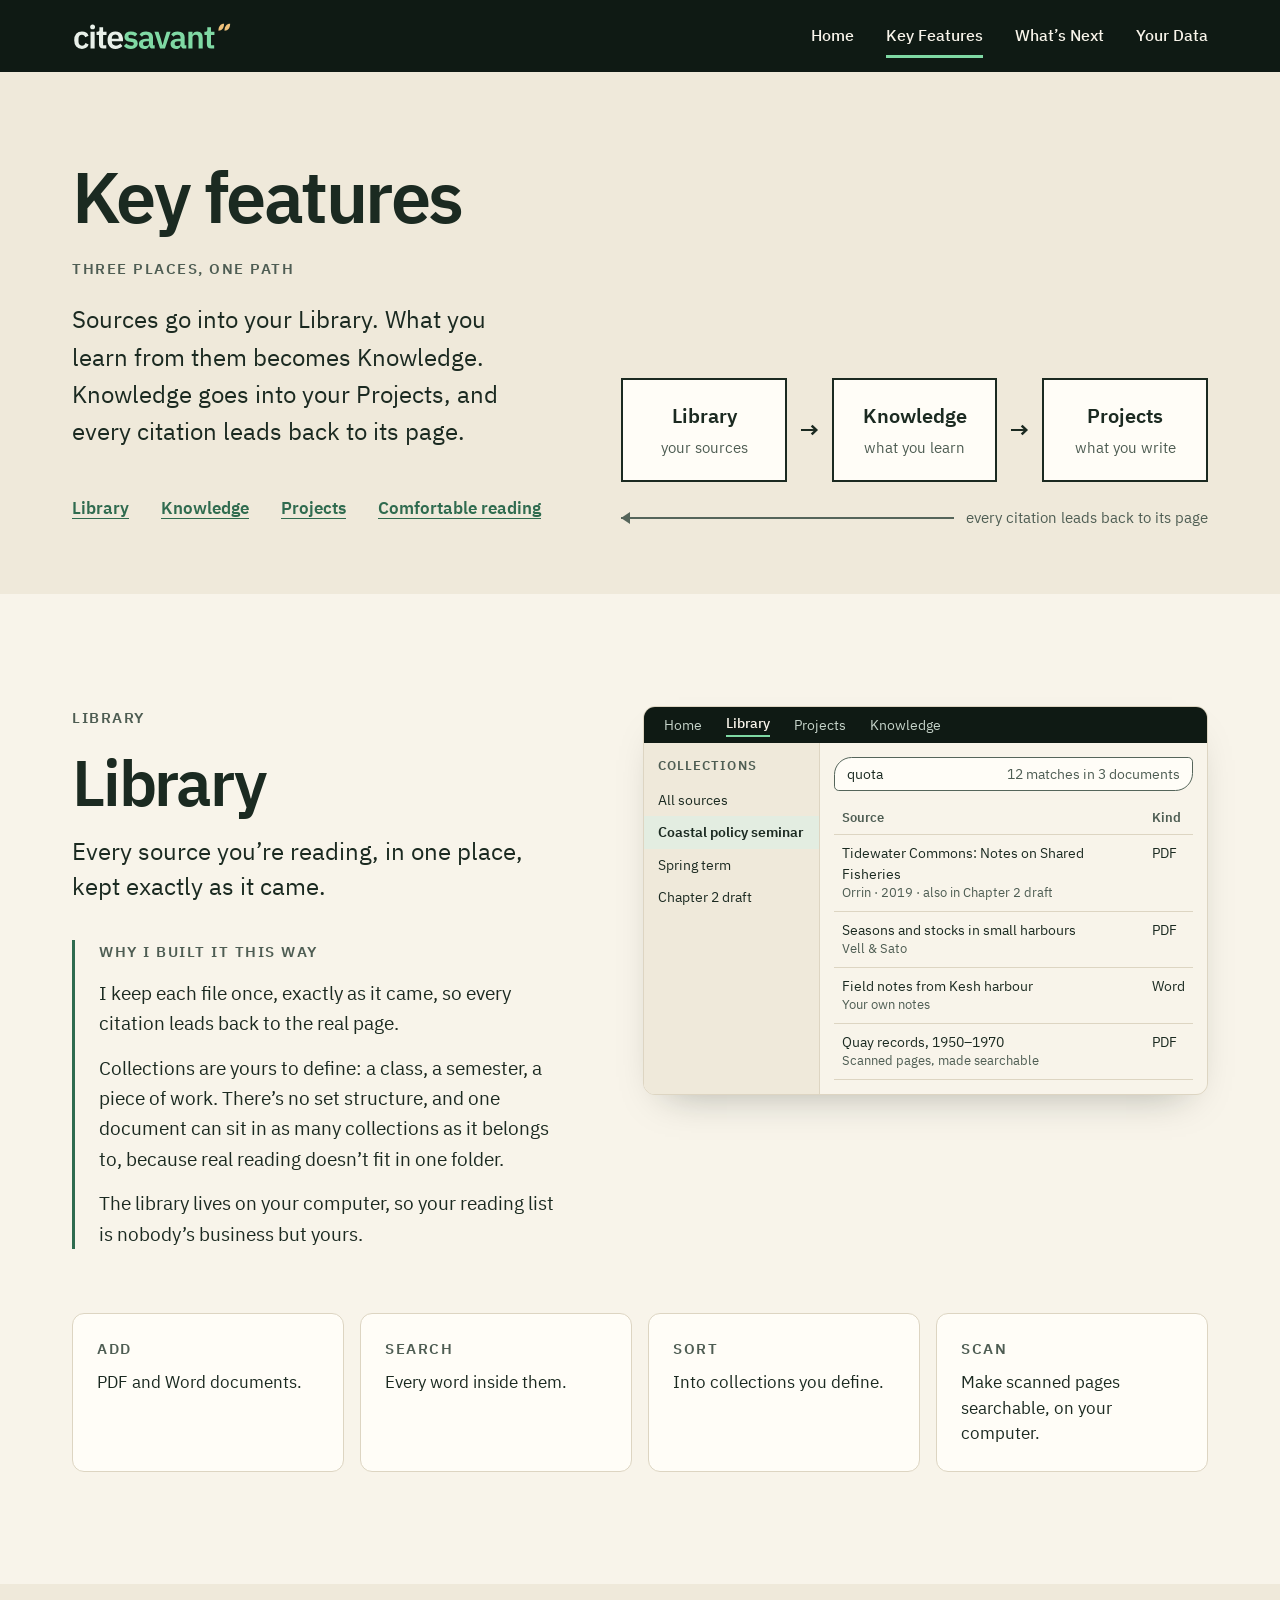
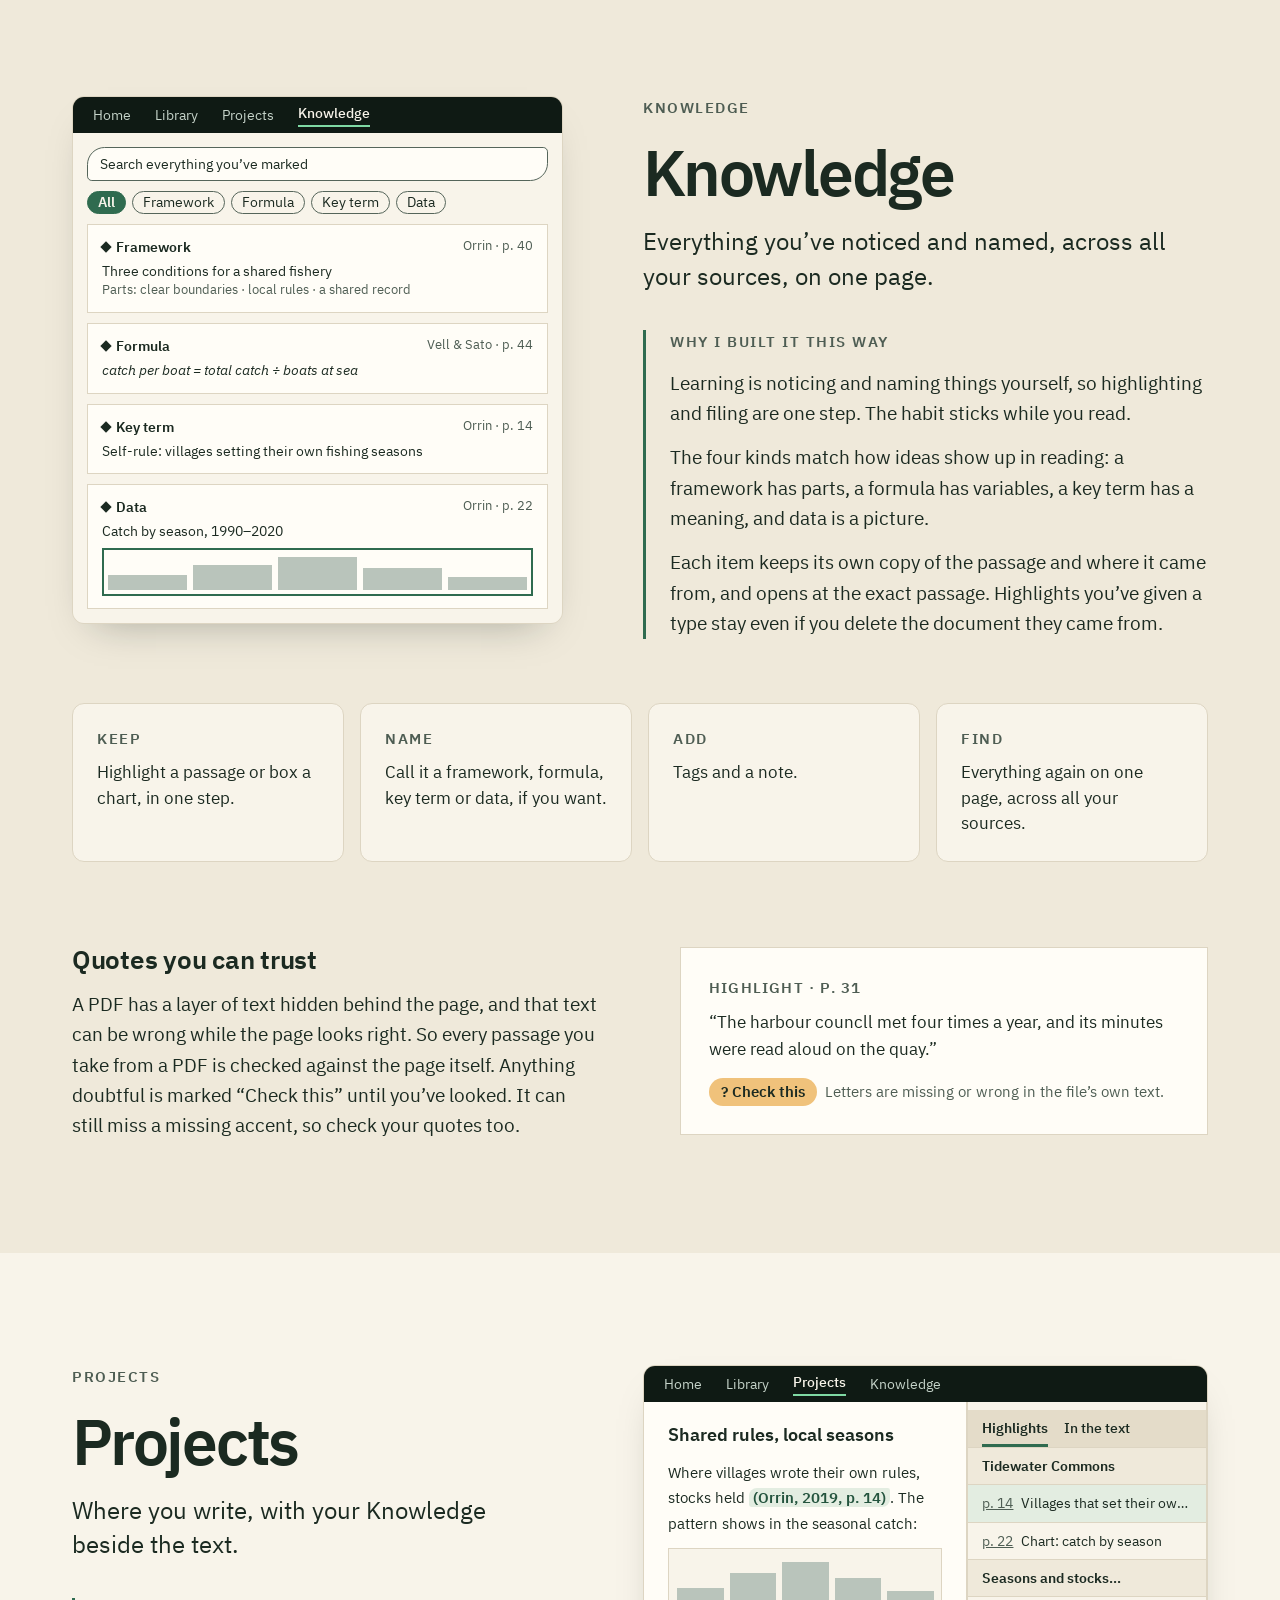
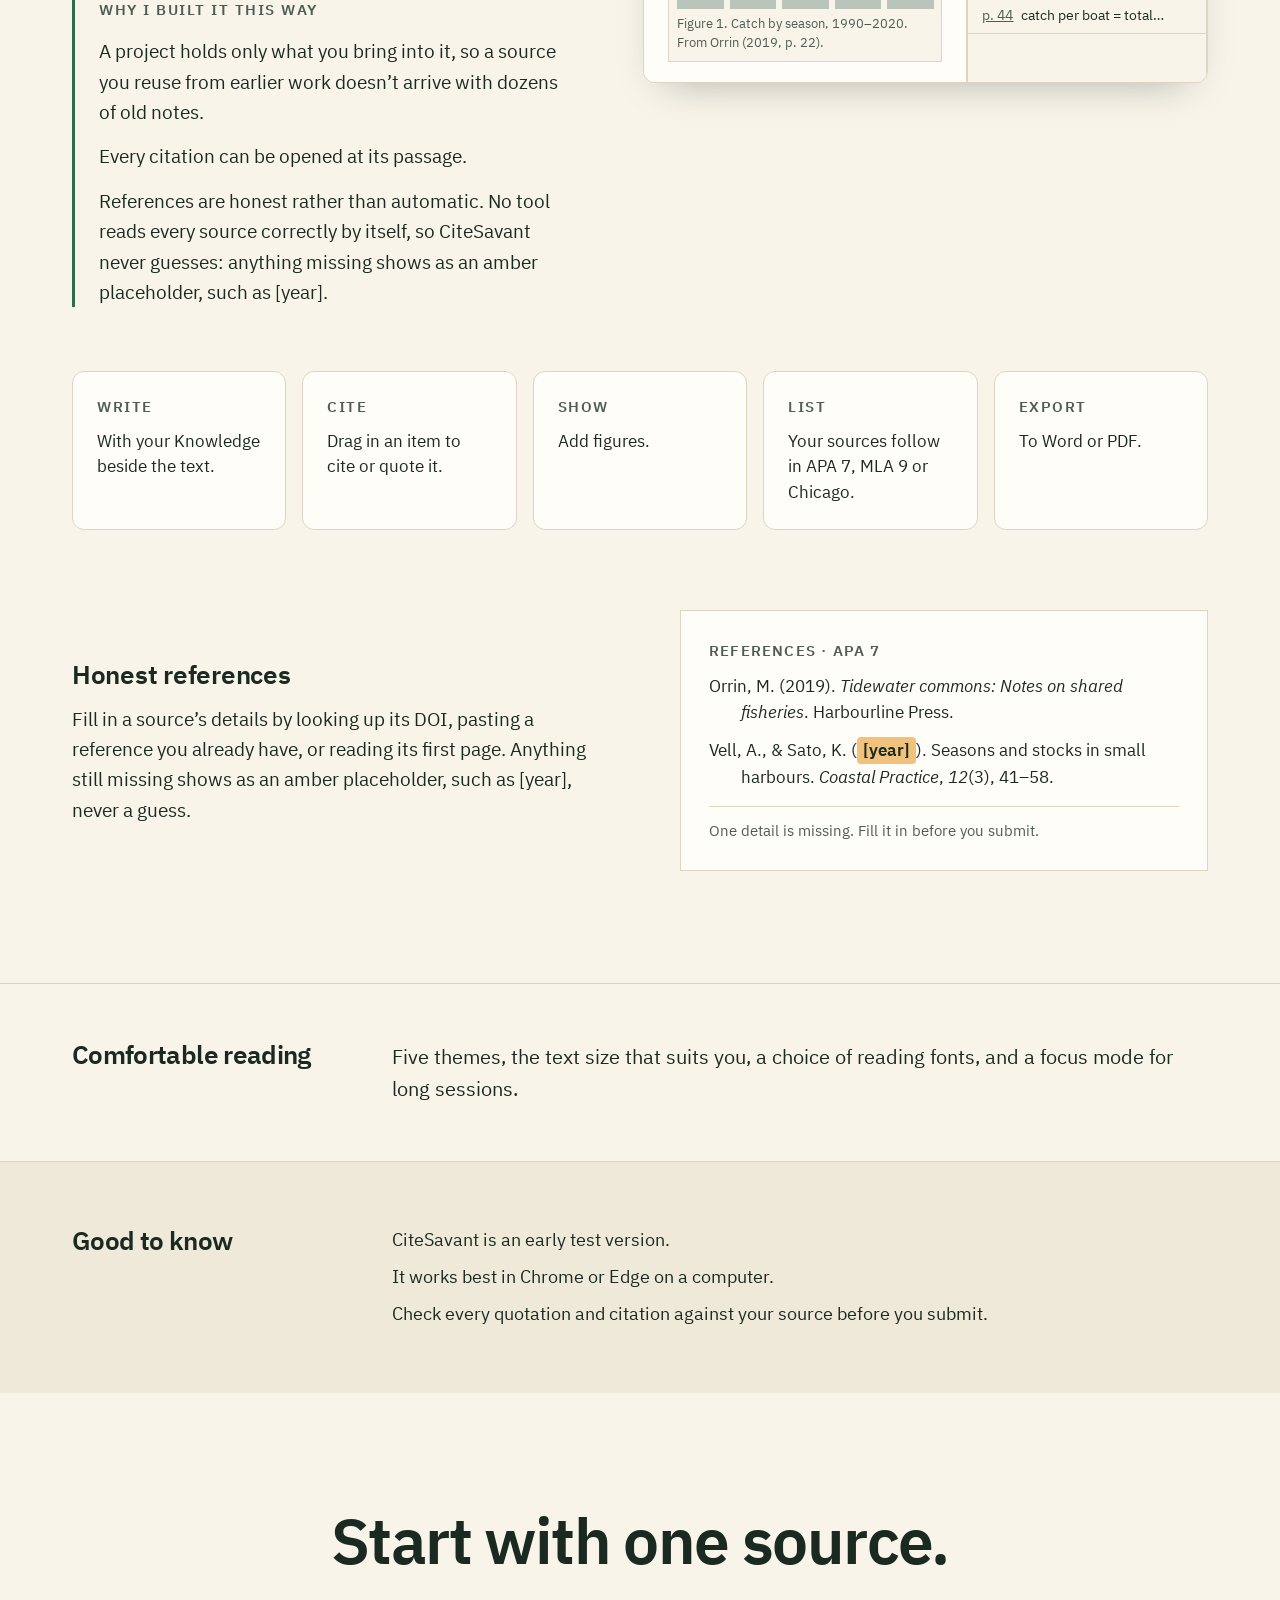
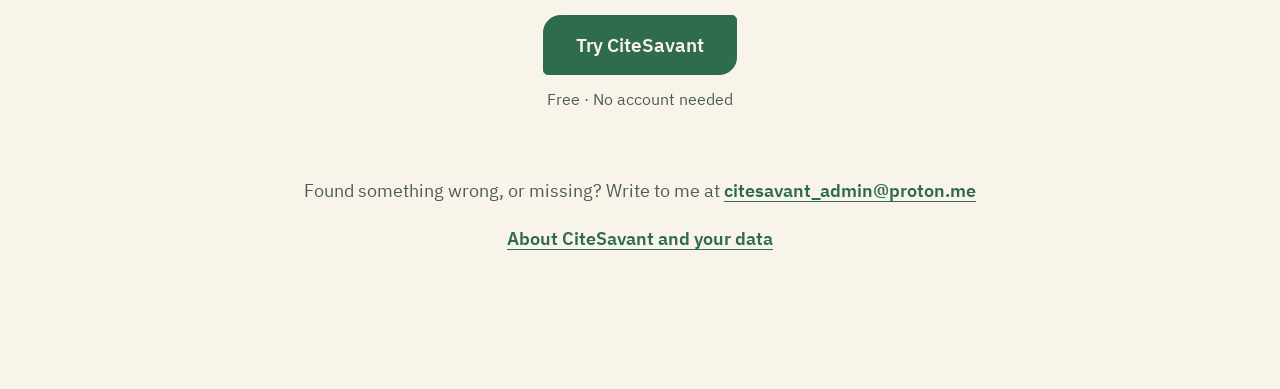
==== commit 0a734764: "Feedback address: citesavant_admin@proton.me The footer of all four pages (link and text), and the o" ====
--- a/public/features.html
+++ b/public/features.html
@@ -206,7 +206,7 @@
     <a class="btn" href="https://app.citesavant.com">Try CiteSavant</a>
     <p class="under-btn">Free · No account needed</p>
     <div class="more">
-      <p>Found something wrong, or missing? Write to me at <a href="mailto:monairig@proton.me">monairig@proton.me</a></p>
+      <p>Found something wrong, or missing? Write to me at <a href="mailto:citesavant_admin@proton.me">citesavant_admin@proton.me</a></p>
       <p><a href="https://app.citesavant.com/#/about">About CiteSavant and your data</a></p>
     </div>
   </div>
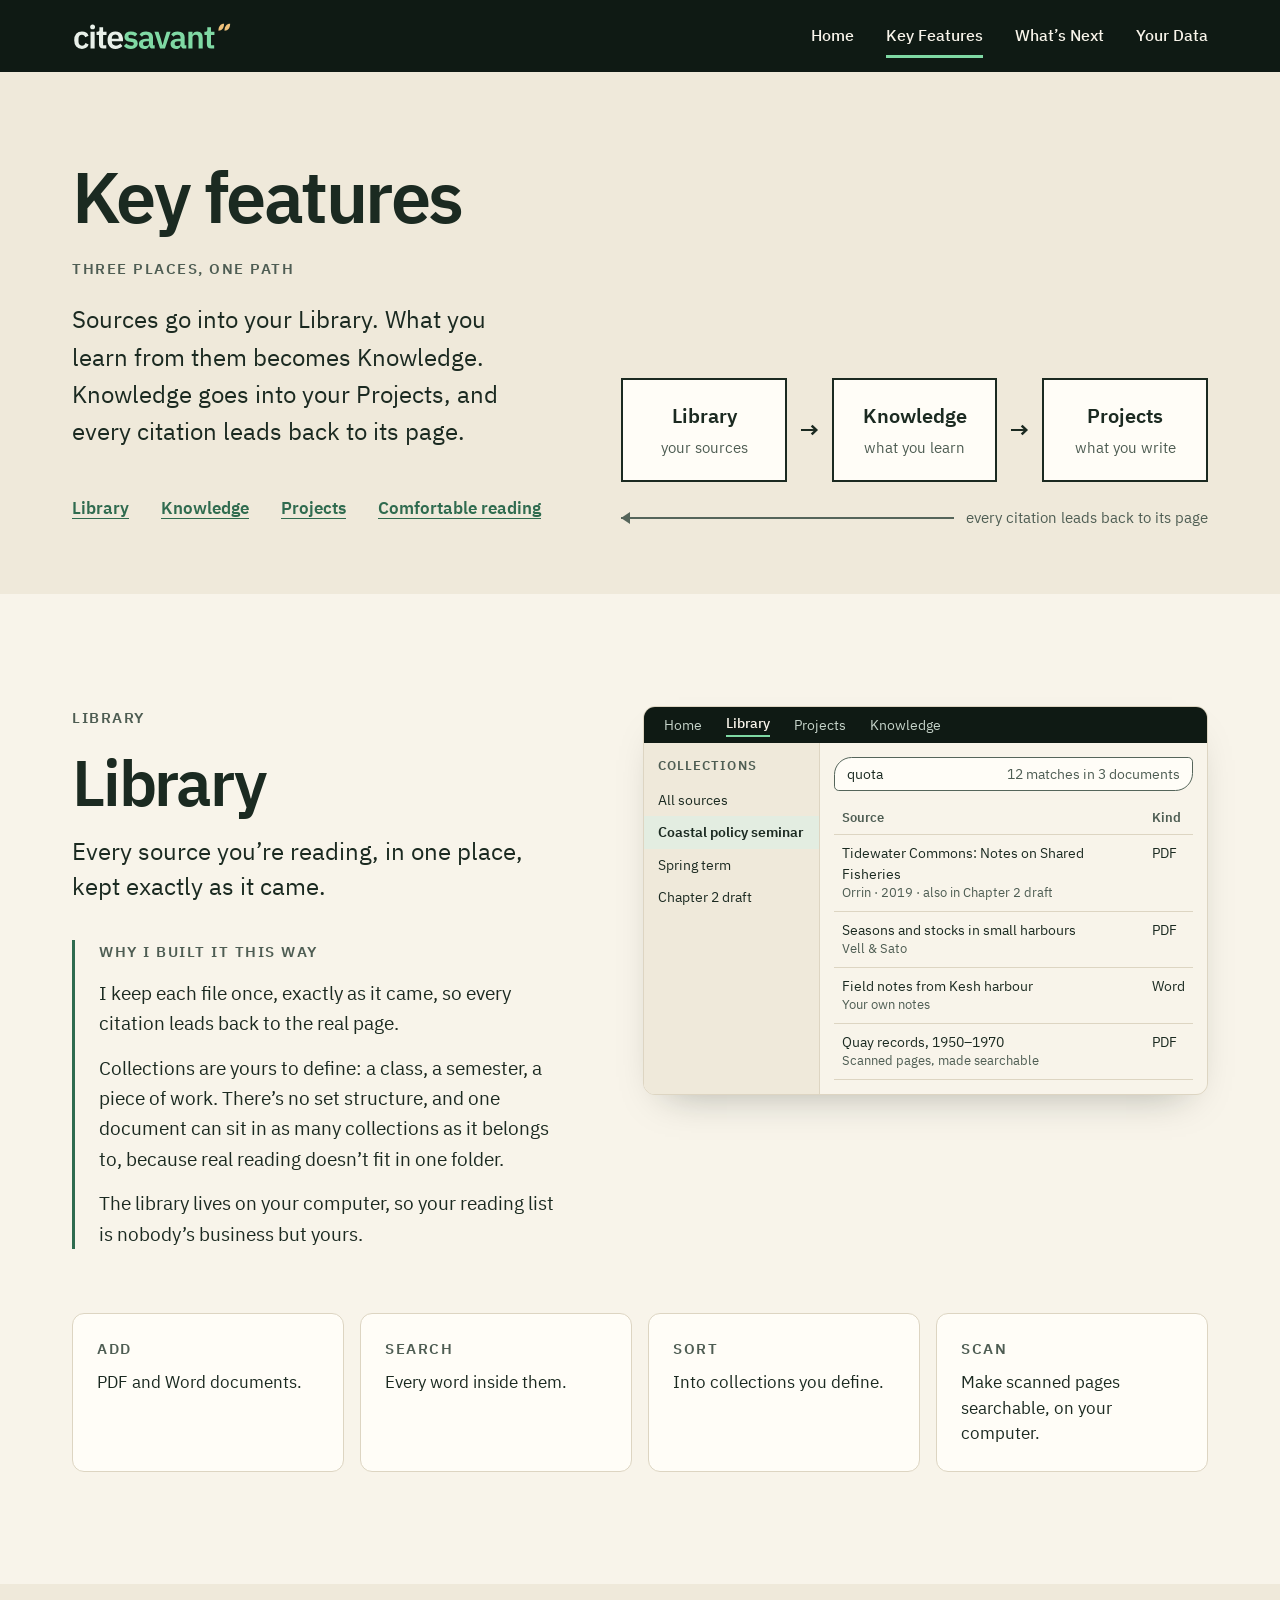
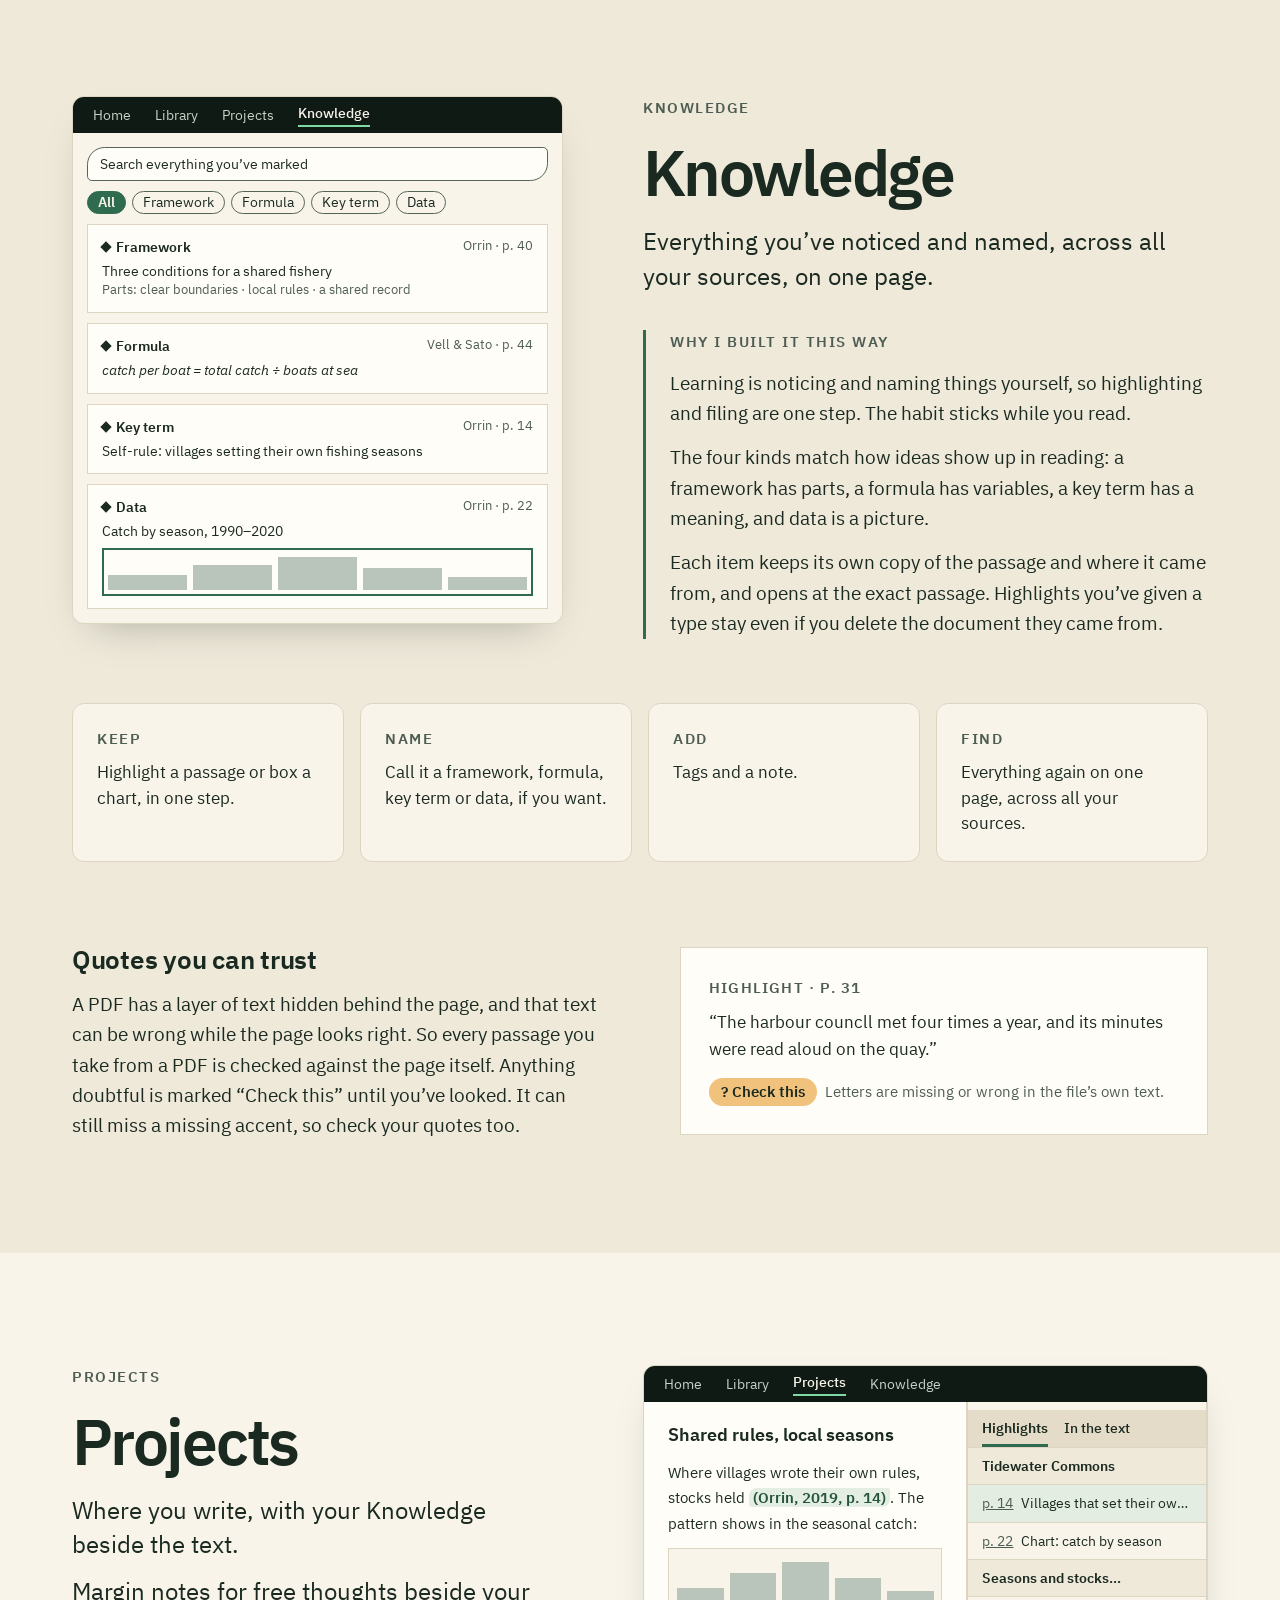
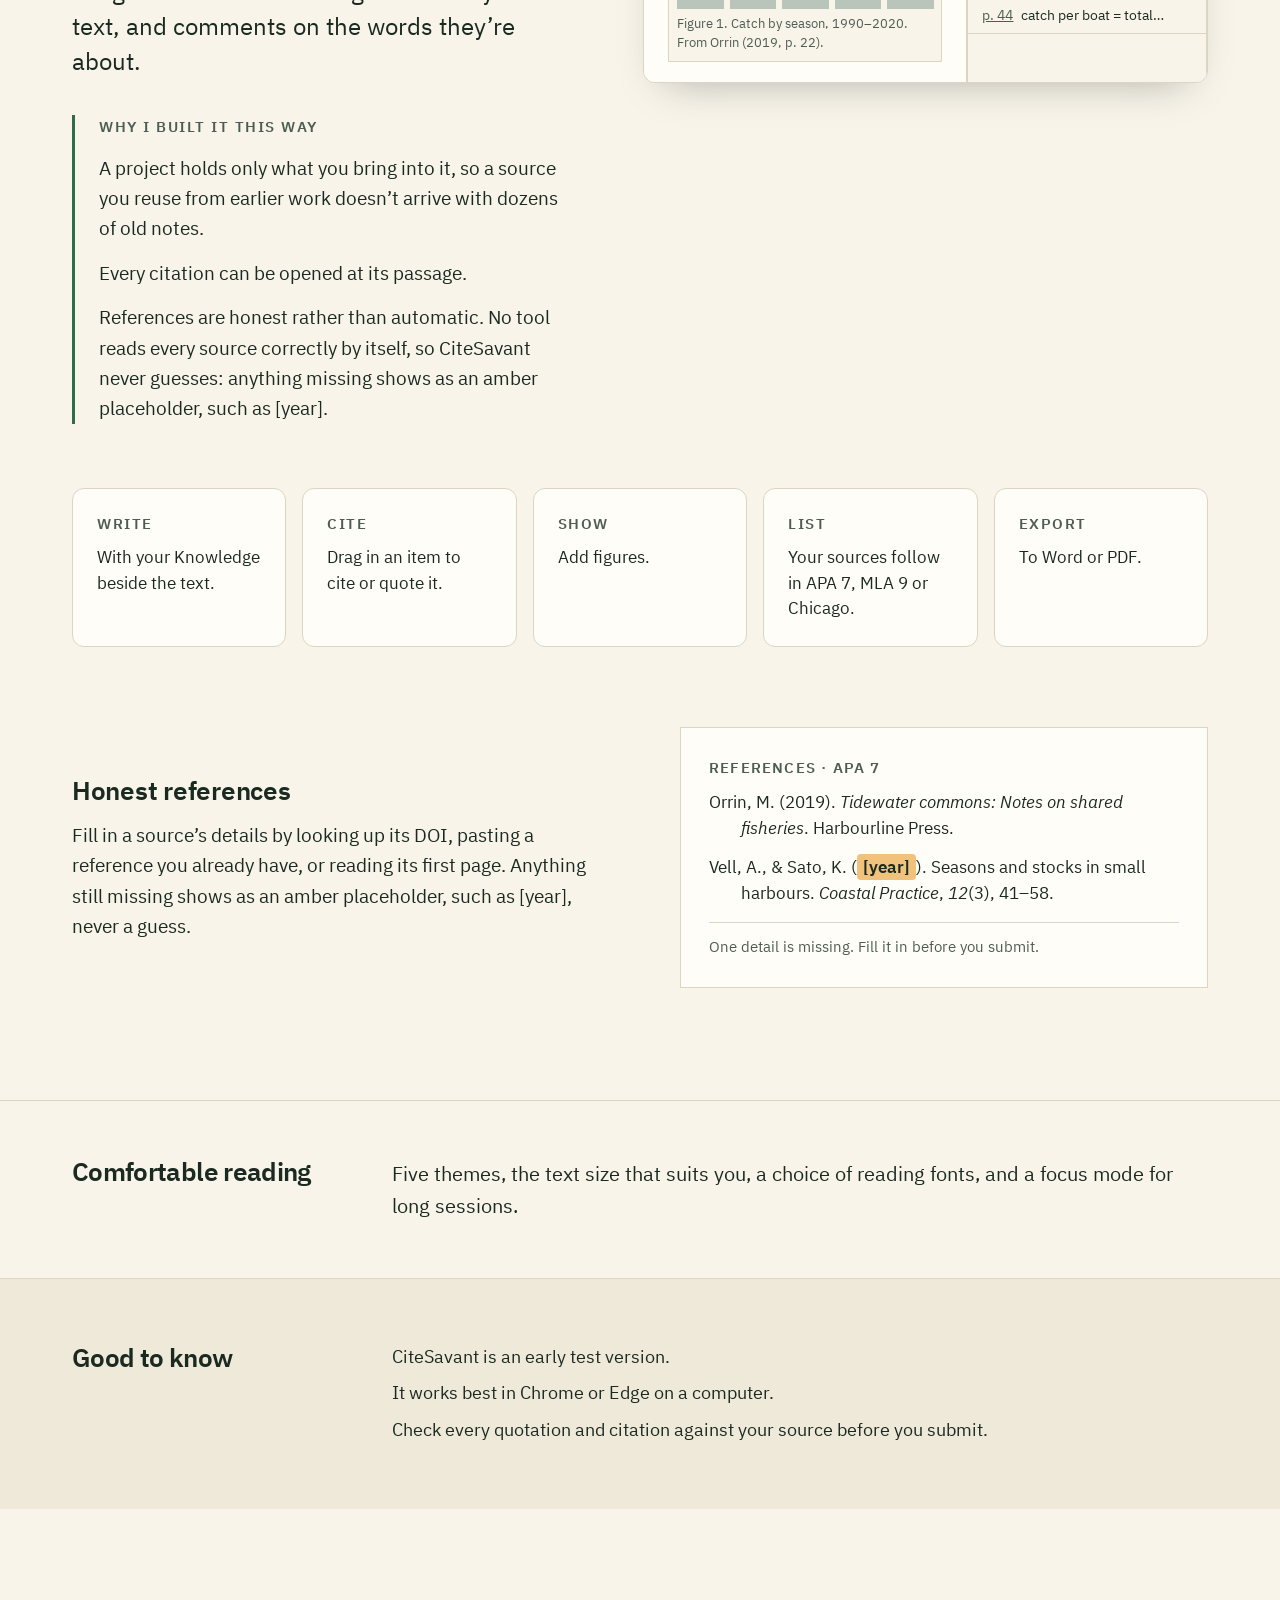
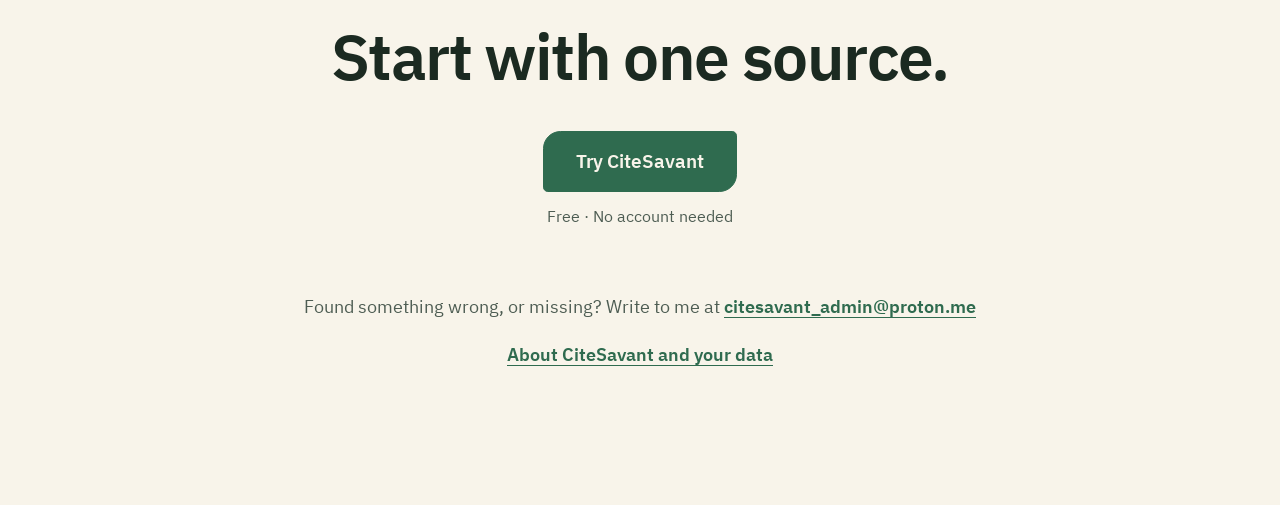
==== commit 7d78db34: "Homepage: new tabs, margin notes, link previews, a page-not-found page - New tabs: every "Try CiteSa" ====
--- a/public/features.html
+++ b/public/features.html
@@ -4,7 +4,19 @@
 <meta charset="utf-8">
 <meta name="viewport" content="width=device-width, initial-scale=1">
 <title>Key features · CiteSavant</title>
+<meta property="og:type" content="website">
+<meta property="og:title" content="CiteSavant: read closely, cite honestly">
+<meta property="og:description" content="A workbench for reading your sources, highlighting what matters and writing with citations you can trust.">
+<meta property="og:url" content="https://www.citesavant.com/features.html">
+<meta property="og:image" content="https://www.citesavant.com/img/preview.png">
+<meta property="og:image:width" content="1200">
+<meta property="og:image:height" content="630">
+<meta property="og:image:alt" content="CiteSavant">
+<meta name="twitter:card" content="summary_large_image">
 <link rel="stylesheet" href="site.css">
+<link rel="icon" type="image/png" sizes="32x32" href="img/app-icon-32.png">
+<link rel="icon" type="image/svg+xml" href="img/logo.svg">
+<link rel="apple-touch-icon" href="img/app-icon-180.png">
 </head>
 <body>
 
@@ -136,6 +148,7 @@
         <p class="eyebrow">Projects</p>
         <h2 class="bigname" id="h-proj">Projects</h2>
         <p class="what">Where you write, with your Knowledge beside the text.</p>
+        <p class="what">Margin notes for free thoughts beside your text, and comments on the words they’re about.</p>
         <div class="why">
           <p class="k">Why I built it this way</p>
           <p>A project holds only what you bring into it, so a source you reuse from earlier work doesn’t arrive with dozens of old notes.</p>
@@ -203,11 +216,11 @@
 <section class="close" aria-labelledby="h-close">
   <div class="wrap">
     <h2 id="h-close">Start with one source.</h2>
-    <a class="btn" href="https://app.citesavant.com">Try CiteSavant</a>
+    <a class="btn" href="https://app.citesavant.com" target="_blank" rel="noopener noreferrer">Try CiteSavant</a>
     <p class="under-btn">Free · No account needed</p>
     <div class="more">
       <p>Found something wrong, or missing? Write to me at <a href="mailto:citesavant_admin@proton.me">citesavant_admin@proton.me</a></p>
-      <p><a href="https://app.citesavant.com/#/about">About CiteSavant and your data</a></p>
+      <p><a href="https://app.citesavant.com/#/about" target="_blank" rel="noopener noreferrer">About CiteSavant and your data</a></p>
     </div>
   </div>
 </section>
--- a/public/site.css
+++ b/public/site.css
@@ -142,6 +142,7 @@
 .part-head.flip > :first-child{order:2}
 .part-head .bigname{font-size:4rem;line-height:1;letter-spacing:-.035em;margin-bottom:1.25rem}
 .part-head .what{font-size:1.5rem;line-height:1.45;margin-bottom:2.25rem}
+.part-head .what + .what{margin-top:-1.5rem}
 .why{border-left:3px solid var(--primary);padding-left:1.5rem}
 .why .k{font-size:.9375rem;font-weight:600;letter-spacing:.1em;text-transform:uppercase;color:var(--muted);margin-bottom:.625rem}
 .why p + p{margin-top:.875rem}
@@ -277,6 +278,7 @@
   .part-head.flip > :first-child{order:0}
   .part-head .bigname{font-size:3rem}
   .part-head .what{font-size:1.25rem;margin-bottom:1.75rem}
+  .part-head .what + .what{margin-top:-1rem}
   .tiles{margin-top:2.5rem;grid-template-columns:1fr}
   .extra{margin-top:3.5rem}
   .lib{grid-template-columns:1fr}
@@ -357,3 +359,12 @@
 .chart i.h70{height:70%}
 .chart i.h90{height:90%}
 .eyebrow.after-title{margin-top:.5rem}
+
+/* Page not found (404.html) */
+.lost{padding:7rem 0 8rem;text-align:center}
+.lost h1{font-size:4rem;line-height:1.05;letter-spacing:-.035em;margin-bottom:1.5rem}
+.lost .home{display:inline-flex;align-items:center;min-height:var(--target);font-size:1.25rem;margin-bottom:2rem}
+@media (max-width: 800px){
+  .lost{padding:4.5rem 0 5.5rem}
+  .lost h1{font-size:2.5rem}
+}
